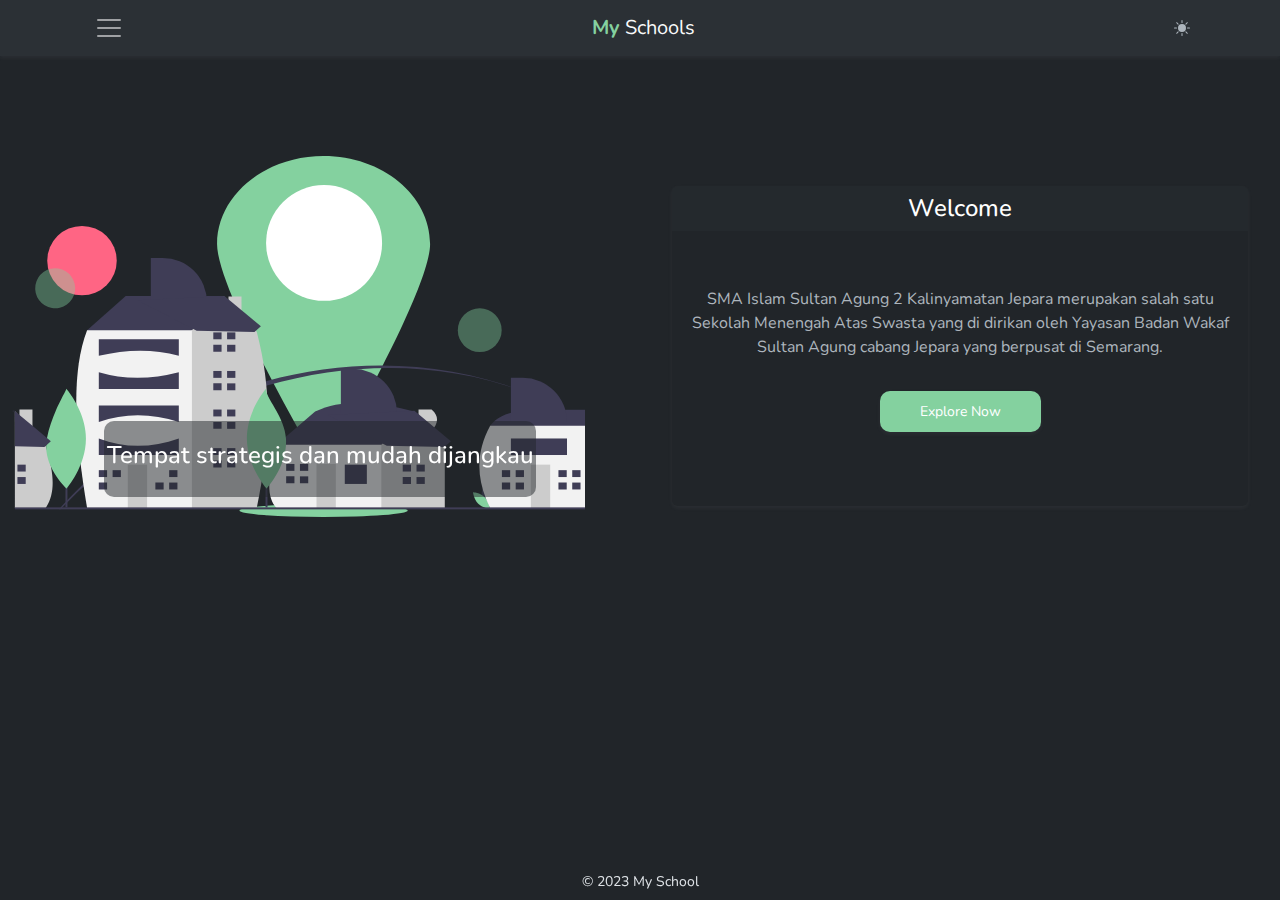
==== index.html @ 71336139 "update" ====
<!doctype html>
<html lang="en" data-bs-theme="dark">

<head>
    <meta charset="utf-8">
    <meta name="viewport" content="width=device-width, initial-scale=1">
    <title>Official My School</title>
    <link rel="stylesheet" href="css/bootstrap-minimized.css">
    <link rel="stylesheet" href="css/style.css">
</head>

<body>
    <!-- Top Navbar  -->
    <nav class="navbar bg-body-tertiary shadow-sm">
        <div class="container">
            <button class="navbar-toggler" type="button" data-bs-toggle="offcanvas" data-bs-target="#offcanvasNavbar"
                aria-controls="offcanvasNavbar">
                <span class="navbar-toggler-icon" data-bs-target="#offcanvasNavbar"></span>
            </button>
            <span class="navbar-brand px-2"><span class="text-main fw-bold">My </span>Schools</span>
            <div class="offcanvas offcanvas-start" data-bs-hideresize="true" tabindex="-1" id="offcanvasNavbar"
                aria-labelledby="offcanvasNavbar">
                <div class="offcanvas-header">
                    <h5 class="offcanvas-title" id="offcanvasLabel">Navigasi <span class="text-main
                         fw-bold">My
                        </span>School
                    </h5>
                    <button type="button" class="btn-close" data-bs-dismiss="offcanvas" aria-label="Close"></button>
                </div>
                <div class="offcanvas-body">
                    <ul class="navbar-nav justify-content-end flex-grow-1">
                        <li>
                            <a class="nav-link active" href="#">
                                <svg xmlns="http://www.w3.org/2000/svg" width="18" height="18" fill="currentColor"
                                    class="bi bi-house align-text-top me-3" viewBox="0 0 16 16">
                                    <path
                                        d="M8.707 1.5a1 1 0 0 0-1.414 0L.646 8.146a.5.5 0 0 0 .708.708L2 8.207V13.5A1.5 1.5 0 0 0 3.5 15h9a1.5 1.5 0 0 0 1.5-1.5V8.207l.646.647a.5.5 0 0 0 .708-.708L13 5.793V2.5a.5.5 0 0 0-.5-.5h-1a.5.5 0 0 0-.5.5v1.293L8.707 1.5ZM13 7.207V13.5a.5.5 0 0 1-.5.5h-9a.5.5 0 0 1-.5-.5V7.207l5-5 5 5Z" />
                                </svg>
                                Home
                            </a>
                        </li>
                        <li>
                            <a class="nav-link" href="#">
                                <svg xmlns="http://www.w3.org/2000/svg" width="18" height="18" fill="currentColor"
                                    class="bi bi-images align-text-top me-3" viewBox="0 0 16 16">
                                    <path d="M4.502 9a1.5 1.5 0 1 0 0-3 1.5 1.5 0 0 0 0 3z" />
                                    <path
                                        d="M14.002 13a2 2 0 0 1-2 2h-10a2 2 0 0 1-2-2V5A2 2 0 0 1 2 3a2 2 0 0 1 2-2h10a2 2 0 0 1 2 2v8a2 2 0 0 1-1.998 2zM14 2H4a1 1 0 0 0-1 1h9.002a2 2 0 0 1 2 2v7A1 1 0 0 0 15 11V3a1 1 0 0 0-1-1zM2.002 4a1 1 0 0 0-1 1v8l2.646-2.354a.5.5 0 0 1 .63-.062l2.66 1.773 3.71-3.71a.5.5 0 0 1 .577-.094l1.777 1.947V5a1 1 0 0 0-1-1h-10z" />
                                </svg>
                                Gallery
                            </a>
                        </li>
                        <li>
                            <a class="nav-link" href="#"><svg xmlns="http://www.w3.org/2000/svg" width="18" height="18"
                                    fill="currentColor" class="bi bi-people-fill align-text-top me-3"
                                    viewBox="0 0 16 16">
                                    <path
                                        d="M7 14s-1 0-1-1 1-4 5-4 5 3 5 4-1 1-1 1H7Zm4-6a3 3 0 1 0 0-6 3 3 0 0 0 0 6Zm-5.784 6A2.238 2.238 0 0 1 5 13c0-1.355.68-2.75 1.936-3.72A6.325 6.325 0 0 0 5 9c-4 0-5 3-5 4s1 1 1 1h4.216ZM4.5 8a2.5 2.5 0 1 0 0-5 2.5 2.5 0 0 0 0 5Z" />
                                </svg>
                                The Big Family
                            </a>
                        </li>
                        <li>
                            <a class="nav-link" href="#">
                                <svg xmlns="http://www.w3.org/2000/svg" width="18" height="18" fill="currentColor"
                                    class="bi bi-newspaper align-text-top me-3" viewBox="0 0 16 16">
                                    <path
                                        d="M0 2.5A1.5 1.5 0 0 1 1.5 1h11A1.5 1.5 0 0 1 14 2.5v10.528c0 .3-.05.654-.238.972h.738a.5.5 0 0 0 .5-.5v-9a.5.5 0 0 1 1 0v9a1.5 1.5 0 0 1-1.5 1.5H1.497A1.497 1.497 0 0 1 0 13.5v-11zM12 14c.37 0 .654-.211.853-.441.092-.106.147-.279.147-.531V2.5a.5.5 0 0 0-.5-.5h-11a.5.5 0 0 0-.5.5v11c0 .278.223.5.497.5H12z" />
                                    <path
                                        d="M2 3h10v2H2V3zm0 3h4v3H2V6zm0 4h4v1H2v-1zm0 2h4v1H2v-1zm5-6h2v1H7V6zm3 0h2v1h-2V6zM7 8h2v1H7V8zm3 0h2v1h-2V8zm-3 2h2v1H7v-1zm3 0h2v1h-2v-1zm-3 2h2v1H7v-1zm3 0h2v1h-2v-1z" />
                                </svg>
                                Blog
                            </a>
                        </li>
                        <li>
                            <a class="nav-link" href="#">
                                <svg xmlns="http://www.w3.org/2000/svg" width="18" height="18" fill="currentColor"
                                    class="bi bi-person-lines-fill align-text-top me-3" viewBox="0 0 16 16">
                                    <path
                                        d="M6 8a3 3 0 1 0 0-6 3 3 0 0 0 0 6zm-5 6s-1 0-1-1 1-4 6-4 6 3 6 4-1 1-1 1H1zM11 3.5a.5.5 0 0 1 .5-.5h4a.5.5 0 0 1 0 1h-4a.5.5 0 0 1-.5-.5zm.5 2.5a.5.5 0 0 0 0 1h4a.5.5 0 0 0 0-1h-4zm2 3a.5.5 0 0 0 0 1h2a.5.5 0 0 0 0-1h-2zm0 3a.5.5 0 0 0 0 1h2a.5.5 0 0 0 0-1h-2z" />
                                </svg>
                                Contact Us
                            </a>
                        </li>
                        <div class="py-4">
                            <h5 class="offcanvas-title" id="offcanvasLabel">Akademik
                            </h5>
                        </div>
                        <li>
                            <a class="nav-link" href="#">
                                <svg xmlns="http://www.w3.org/2000/svg" width="18" height="18" fill="currentColor"
                                    class="bi bi-person-fill-gear align-text-top me-3" viewBox="0 0 16 16">
                                    <path
                                        d="M11 5a3 3 0 1 1-6 0 3 3 0 0 1 6 0Zm-9 8c0 1 1 1 1 1h5.256A4.493 4.493 0 0 1 8 12.5a4.49 4.49 0 0 1 1.544-3.393C9.077 9.038 8.564 9 8 9c-5 0-6 3-6 4Zm9.886-3.54c.18-.613 1.048-.613 1.229 0l.043.148a.64.64 0 0 0 .921.382l.136-.074c.561-.306 1.175.308.87.869l-.075.136a.64.64 0 0 0 .382.92l.149.045c.612.18.612 1.048 0 1.229l-.15.043a.64.64 0 0 0-.38.921l.074.136c.305.561-.309 1.175-.87.87l-.136-.075a.64.64 0 0 0-.92.382l-.045.149c-.18.612-1.048.612-1.229 0l-.043-.15a.64.64 0 0 0-.921-.38l-.136.074c-.561.305-1.175-.309-.87-.87l.075-.136a.64.64 0 0 0-.382-.92l-.148-.045c-.613-.18-.613-1.048 0-1.229l.148-.043a.64.64 0 0 0 .382-.921l-.074-.136c-.306-.561.308-1.175.869-.87l.136.075a.64.64 0 0 0 .92-.382l.045-.148ZM14 12.5a1.5 1.5 0 1 0-3 0 1.5 1.5 0 0 0 3 0Z" />
                                </svg>
                                Portal Siswa
                            </a>
                        </li>
                        <li>
                            <a class="nav-link" href="#">
                                <svg xmlns="http://www.w3.org/2000/svg" width="18" height="18" fill="currentColor"
                                    class="bi bi-person-workspace align-text-top me-3" viewBox="0 0 16 16">
                                    <path
                                        d="M4 16s-1 0-1-1 1-4 5-4 5 3 5 4-1 1-1 1H4Zm4-5.95a2.5 2.5 0 1 0 0-5 2.5 2.5 0 0 0 0 5Z" />
                                    <path
                                        d="M2 1a2 2 0 0 0-2 2v9.5A1.5 1.5 0 0 0 1.5 14h.653a5.373 5.373 0 0 1 1.066-2H1V3a1 1 0 0 1 1-1h12a1 1 0 0 1 1 1v9h-2.219c.554.654.89 1.373 1.066 2h.653a1.5 1.5 0 0 0 1.5-1.5V3a2 2 0 0 0-2-2H2Z" />
                                </svg>
                                Portal PPDB
                            </a>
                        </li>
                    </ul>
                </div>
            </div>
            <div id="toggleTheme" class="i-light mx-2"></div>
        </div>
    </nav>
    <!-- End of Top Navbar -->

    <!-- Main Content -->
    <section id="main">
        <div class="container-fluid">
            <div class="row">
                <div class="col-md-6 text-center">
                    <div id="carouselExampleSlidesOnly" class="carousel slide" data-bs-ride="carousel">
                        <div class="carousel-inner">
                            <div class="carousel-item active">
                                <img src="img/building.svg" class="d-block img-fluid" alt="bangunan sekolah">
                                <div class="carousel-caption bg-dark bg-opacity-50">
                                    <h4>Tempat strategis dan mudah dijangkau</h4>
                                </div>
                            </div>
                            <div class="carousel-item">
                                <img src="img/akreditasi.svg" class="d-block img-fluid" alt="akreditasi sekolah">
                                <div class="carousel-caption bg-dark bg-opacity-50">
                                    <h4>Terakreditasi "A"</h4>
                                </div>
                            </div>
                            <div class="carousel-item">
                                <img src="img/teach.svg" class="d-block img-fluid" alt="pengajaran sekolah">
                                <div class="carousel-caption bg-dark bg-opacity-50">
                                    <h4>Tenaga pengajar yang ahli dan terdidik</h4>
                                </div>
                            </div>
                        </div>
                    </div>
                </div>
                <div class="col-md-6">
                    <div class="card border-0 mt-3 shadow-sm text-center">
                        <div class="card-header border-0 pb-0">
                            <h4>Welcome</h4>
                        </div>
                        <div class="card-body">
                            <p>SMA Islam Sultan Agung 2 Kalinyamatan Jepara merupakan salah satu Sekolah
                                Menengah Atas
                                Swasta yang di dirikan oleh Yayasan Badan Wakaf Sultan Agung cabang Jepara yang
                                berpusat
                                di Semarang.</p>
                            <a href="#" class="mt-3 mBtn shadow-sm">Explore Now</a>
                        </div>
                    </div>
                </div>
            </div>
        </div>
    </section>
    <!-- End of Main Content -->
    <!-- Footer -->
    <footer class="fixed-bottom py-2 mt-3">
        <div class="container">
            <p class="text-secondary-emphasis text-center small mb-0">
                &#169; 2023 My School</a>
            </p>
        </div>
    </footer>
    <!-- End of Footer -->
    <script src="js/bootstrap.bundle.min.js"></script>
    <!-- <script src="js/jquery.min.js"></script> -->
    <script src="js/script.js"></script>
</body>

</html>
---- css/style.css ----
@import "https://fonts.googleapis.com/css2?family=Nunito&display=swap";.i-dark{width:16px;height:16px;background-image:url("data:image/svg+xml,%3Csvg xmlns='http://www.w3.org/2000/svg' fill='%236C757D' class='bi bi-moon-stars-fill' viewBox='0 0 16 16'%3E%3Cpath d='M6 .278a.768.768 0 0 1 .08.858 7.208 7.208 0 0 0-.878 3.46c0 4.021 3.278 7.277 7.318 7.277.527 0 1.04-.055 1.533-.16a.787.787 0 0 1 .81.316.733.733 0 0 1-.031.893A8.349 8.349 0 0 1 8.344 16C3.734 16 0 12.286 0 7.71 0 4.266 2.114 1.312 5.124.06A.752.752 0 0 1 6 .278z' /%3E%3Cpath d='M10.794 3.148a.217.217 0 0 1 .412 0l.387 1.162c.173.518.579.924 1.097 1.097l1.162.387a.217.217 0 0 1 0 .412l-1.162.387a1.734 1.734 0 0 0-1.097 1.097l-.387 1.162a.217.217 0 0 1-.412 0l-.387-1.162A1.734 1.734 0 0 0 9.31 6.593l-1.162-.387a.217.217 0 0 1 0-.412l1.162-.387a1.734 1.734 0 0 0 1.097-1.097l.387-1.162zM13.863.099a.145.145 0 0 1 .274 0l.258.774c.115.346.386.617.732.732l.774.258a.145.145 0 0 1 0 .274l-.774.258a1.156 1.156 0 0 0-.732.732l-.258.774a.145.145 0 0 1-.274 0l-.258-.774a1.156 1.156 0 0 0-.732-.732l-.774-.258a.145.145 0 0 1 0-.274l.774-.258c.346-.115.617-.386.732-.732L13.863.1z' /%3E%3C/svg%3E")}.i-light{width:16px;height:16px;background-image:url("data:image/svg+xml,%3Csvg xmlns='http://www.w3.org/2000/svg' fill='%23ADB5BD' class='bi bi-brightness-high-fill d-none' viewBox='0 0 16 16'%3E%3Cpath d='M12 8a4 4 0 1 1-8 0 4 4 0 0 1 8 0zM8 0a.5.5 0 0 1 .5.5v2a.5.5 0 0 1-1 0v-2A.5.5 0 0 1 8 0zm0 13a.5.5 0 0 1 .5.5v2a.5.5 0 0 1-1 0v-2A.5.5 0 0 1 8 13zm8-5a.5.5 0 0 1-.5.5h-2a.5.5 0 0 1 0-1h2a.5.5 0 0 1 .5.5zM3 8a.5.5 0 0 1-.5.5h-2a.5.5 0 0 1 0-1h2A.5.5 0 0 1 3 8zm10.657-5.657a.5.5 0 0 1 0 .707l-1.414 1.415a.5.5 0 1 1-.707-.708l1.414-1.414a.5.5 0 0 1 .707 0zm-9.193 9.193a.5.5 0 0 1 0 .707L3.05 13.657a.5.5 0 0 1-.707-.707l1.414-1.414a.5.5 0 0 1 .707 0zm9.193 2.121a.5.5 0 0 1-.707 0l-1.414-1.414a.5.5 0 0 1 .707-.707l1.414 1.414a.5.5 0 0 1 0 .707zM4.464 4.465a.5.5 0 0 1-.707 0L2.343 3.05a.5.5 0 1 1 .707-.707l1.414 1.414a.5.5 0 0 1 0 .708z' /%3E%3C/svg%3E")}html,body{overflow-x:hidden!important}body{font-family:"Nunito",sans-serif}.text-main{color:#84d19f}#toggleTheme{cursor:pointer}.mBtn{background:#84d19f;color:#fff;border:none;border-radius:10px;padding:10px 40px;transition:.3s;font-size:14px;display:inline-block;text-decoration:none}.mBtn:hover{background:#6fae85}.navbar-toggler,.navbar-toggler:focus,.navbar-toggler:active,.navbar-toggler-icon:focus{outline:none;border:none;box-shadow:none}#offcanvasNavbar{width:300px;transition:all ease .5s}.nav-link{padding-top:8px;padding-bottom:8px;margin-top:7px;margin-bottom:7px}.nav-link:hover,.nav-link.active,.nav-link:active{color:#84d19f!important;border-left:2px solid #84d19f;border-width:3px;padding-left:15px;transition:all ease .2s}section{padding-top:100px}.carousel-caption{border-radius:10px}#main .card{margin-top:30px!important;margin-right:20px;margin-left:20px;height:20rem}#main .card-body p{margin-top:40px!important}@media (max-width: 768px){html,body{overflow-x:hidden!important}.navbar-brand,h4,h5{font-size:medium}#offcanvasNavbar{width:80%}.nav-link{font-size:small;padding-top:10px;padding-bottom:10px}p,#main .card-body a{font-size:small}section{padding-top:40px!important}#carouselExampleSlidesOnly img{height:100%}#main .card{height:95%}#main .card-body p{margin-top:0!important;padding-top:10px}#main .card-body a{margin-top:15px!important}footer p{font-size:12px!important}}
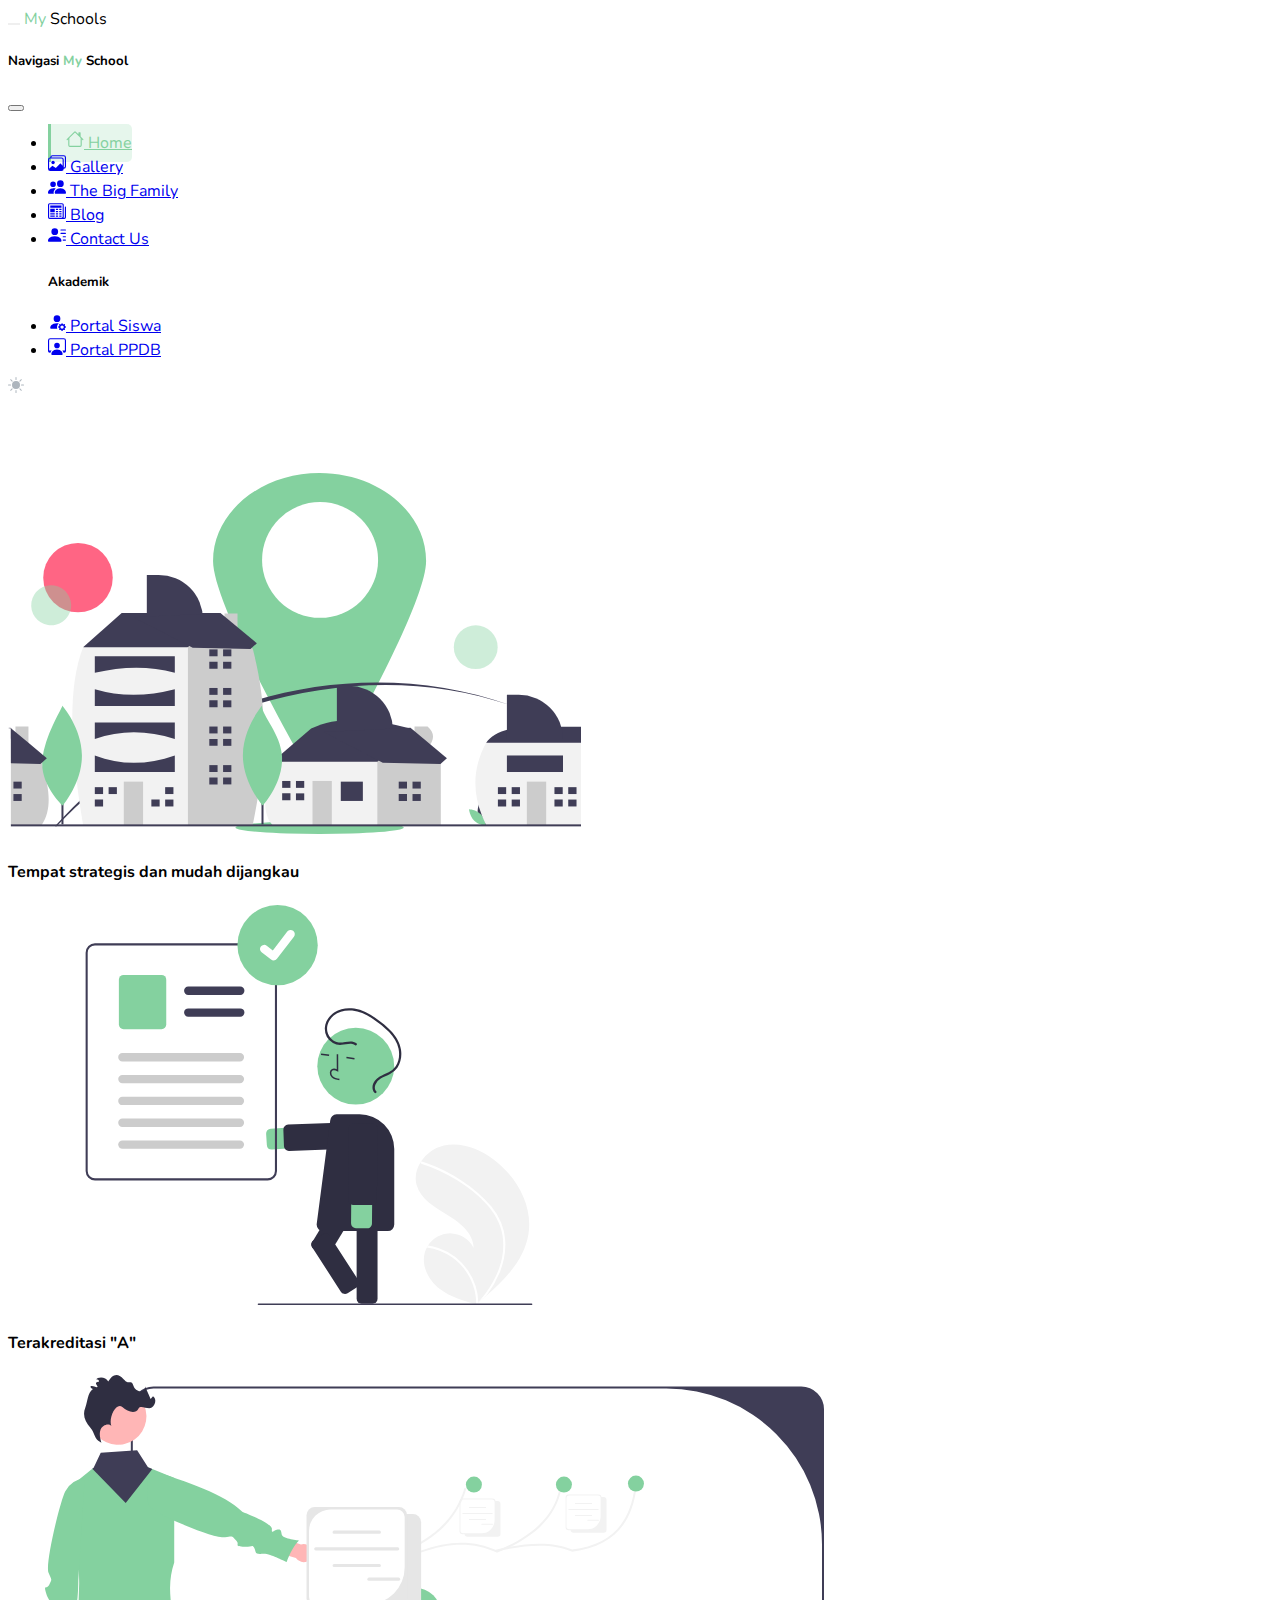
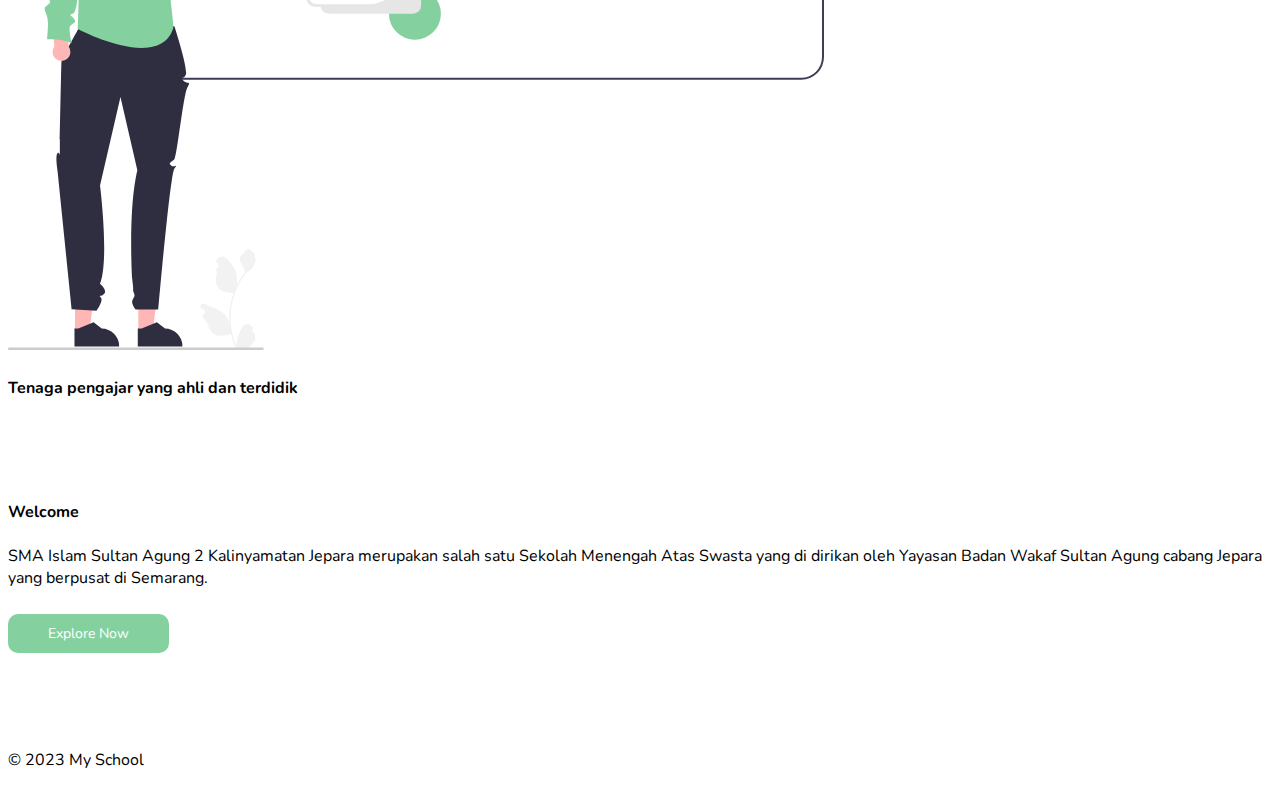
==== commit fb59821e: "update" ====
--- a/index.html
+++ b/index.html
@@ -5,8 +5,8 @@
     <meta charset="utf-8">
     <meta name="viewport" content="width=device-width, initial-scale=1">
     <title>Official My School</title>
-    <link rel="stylesheet" href="css/bootstrap-minimized.css">
-    <link rel="stylesheet" href="css/style.css">
+    <link rel="stylesheet" href="/css/bootstrap.min.css">
+    <link rel="stylesheet" href="/css/style.css">
 </head>
 
 <body>
@@ -124,19 +124,19 @@
                     <div id="carouselExampleSlidesOnly" class="carousel slide" data-bs-ride="carousel">
                         <div class="carousel-inner">
                             <div class="carousel-item active">
-                                <img src="img/building.svg" class="d-block img-fluid" alt="bangunan sekolah">
+                                <img src="/img/building.svg" class="d-block img-fluid" alt="bangunan sekolah">
                                 <div class="carousel-caption bg-dark bg-opacity-50">
                                     <h4>Tempat strategis dan mudah dijangkau</h4>
                                 </div>
                             </div>
                             <div class="carousel-item">
-                                <img src="img/akreditasi.svg" class="d-block img-fluid" alt="akreditasi sekolah">
+                                <img src="/img/akreditasi.svg" class="d-block img-fluid" alt="akreditasi sekolah">
                                 <div class="carousel-caption bg-dark bg-opacity-50">
                                     <h4>Terakreditasi "A"</h4>
                                 </div>
                             </div>
                             <div class="carousel-item">
-                                <img src="img/teach.svg" class="d-block img-fluid" alt="pengajaran sekolah">
+                                <img src="/img/teach.svg" class="d-block img-fluid" alt="pengajaran sekolah">
                                 <div class="carousel-caption bg-dark bg-opacity-50">
                                     <h4>Tenaga pengajar yang ahli dan terdidik</h4>
                                 </div>
@@ -145,7 +145,8 @@
                     </div>
                 </div>
                 <div class="col-md-6">
-                    <div class="card border-0 mt-3 shadow-sm text-center">
+                    <div id="upframe" class="card border-0"></div>
+                    <div id="maincard" class="card border-0 mt-1 mb-1 shadow-sm text-center">
                         <div class="card-header border-0 pb-0">
                             <h4>Welcome</h4>
                         </div>
@@ -155,9 +156,10 @@
                                 Swasta yang di dirikan oleh Yayasan Badan Wakaf Sultan Agung cabang Jepara yang
                                 berpusat
                                 di Semarang.</p>
-                            <a href="#" class="mt-3 mBtn shadow-sm">Explore Now</a>
+                            <a href="#" class="mBtn shadow-sm">Explore Now</a>
                         </div>
                     </div>
+                    <div id="bottomframe" class="card border-0"></div>
                 </div>
             </div>
         </div>
@@ -172,9 +174,9 @@
         </div>
     </footer>
     <!-- End of Footer -->
-    <script src="js/bootstrap.bundle.min.js"></script>
-    <!-- <script src="js/jquery.min.js"></script> -->
-    <script src="js/script.js"></script>
+    <script src="/js/bootstrap.bundle.min.js"></script>
+    <!-- <script src="/js/jquery.min.js"></script> -->
+    <script src="/js/script.js"></script>
 </body>
 
 </html>--- a/css/style.css
+++ b/css/style.css
@@ -1 +1 @@
-@import "https://fonts.googleapis.com/css2?family=Nunito&display=swap";.i-dark{width:16px;height:16px;background-image:url("data:image/svg+xml,%3Csvg xmlns='http://www.w3.org/2000/svg' fill='%236C757D' class='bi bi-moon-stars-fill' viewBox='0 0 16 16'%3E%3Cpath d='M6 .278a.768.768 0 0 1 .08.858 7.208 7.208 0 0 0-.878 3.46c0 4.021 3.278 7.277 7.318 7.277.527 0 1.04-.055 1.533-.16a.787.787 0 0 1 .81.316.733.733 0 0 1-.031.893A8.349 8.349 0 0 1 8.344 16C3.734 16 0 12.286 0 7.71 0 4.266 2.114 1.312 5.124.06A.752.752 0 0 1 6 .278z' /%3E%3Cpath d='M10.794 3.148a.217.217 0 0 1 .412 0l.387 1.162c.173.518.579.924 1.097 1.097l1.162.387a.217.217 0 0 1 0 .412l-1.162.387a1.734 1.734 0 0 0-1.097 1.097l-.387 1.162a.217.217 0 0 1-.412 0l-.387-1.162A1.734 1.734 0 0 0 9.31 6.593l-1.162-.387a.217.217 0 0 1 0-.412l1.162-.387a1.734 1.734 0 0 0 1.097-1.097l.387-1.162zM13.863.099a.145.145 0 0 1 .274 0l.258.774c.115.346.386.617.732.732l.774.258a.145.145 0 0 1 0 .274l-.774.258a1.156 1.156 0 0 0-.732.732l-.258.774a.145.145 0 0 1-.274 0l-.258-.774a1.156 1.156 0 0 0-.732-.732l-.774-.258a.145.145 0 0 1 0-.274l.774-.258c.346-.115.617-.386.732-.732L13.863.1z' /%3E%3C/svg%3E")}.i-light{width:16px;height:16px;background-image:url("data:image/svg+xml,%3Csvg xmlns='http://www.w3.org/2000/svg' fill='%23ADB5BD' class='bi bi-brightness-high-fill d-none' viewBox='0 0 16 16'%3E%3Cpath d='M12 8a4 4 0 1 1-8 0 4 4 0 0 1 8 0zM8 0a.5.5 0 0 1 .5.5v2a.5.5 0 0 1-1 0v-2A.5.5 0 0 1 8 0zm0 13a.5.5 0 0 1 .5.5v2a.5.5 0 0 1-1 0v-2A.5.5 0 0 1 8 13zm8-5a.5.5 0 0 1-.5.5h-2a.5.5 0 0 1 0-1h2a.5.5 0 0 1 .5.5zM3 8a.5.5 0 0 1-.5.5h-2a.5.5 0 0 1 0-1h2A.5.5 0 0 1 3 8zm10.657-5.657a.5.5 0 0 1 0 .707l-1.414 1.415a.5.5 0 1 1-.707-.708l1.414-1.414a.5.5 0 0 1 .707 0zm-9.193 9.193a.5.5 0 0 1 0 .707L3.05 13.657a.5.5 0 0 1-.707-.707l1.414-1.414a.5.5 0 0 1 .707 0zm9.193 2.121a.5.5 0 0 1-.707 0l-1.414-1.414a.5.5 0 0 1 .707-.707l1.414 1.414a.5.5 0 0 1 0 .707zM4.464 4.465a.5.5 0 0 1-.707 0L2.343 3.05a.5.5 0 1 1 .707-.707l1.414 1.414a.5.5 0 0 1 0 .708z' /%3E%3C/svg%3E")}html,body{overflow-x:hidden!important}body{font-family:"Nunito",sans-serif}.text-main{color:#84d19f}#toggleTheme{cursor:pointer}.mBtn{background:#84d19f;color:#fff;border:none;border-radius:10px;padding:10px 40px;transition:.3s;font-size:14px;display:inline-block;text-decoration:none}.mBtn:hover{background:#6fae85}.navbar-toggler,.navbar-toggler:focus,.navbar-toggler:active,.navbar-toggler-icon:focus{outline:none;border:none;box-shadow:none}#offcanvasNavbar{width:300px;transition:all ease .5s}.nav-link{padding-top:8px;padding-bottom:8px;margin-top:7px;margin-bottom:7px}.nav-link:hover,.nav-link.active,.nav-link:active{color:#84d19f!important;border-left:2px solid #84d19f;border-width:3px;padding-left:15px;transition:all ease .2s}section{padding-top:100px}.carousel-caption{border-radius:10px}#main .card{margin-top:30px!important;margin-right:20px;margin-left:20px;height:20rem}#main .card-body p{margin-top:40px!important}@media (max-width: 768px){html,body{overflow-x:hidden!important}.navbar-brand,h4,h5{font-size:medium}#offcanvasNavbar{width:80%}.nav-link{font-size:small;padding-top:10px;padding-bottom:10px}p,#main .card-body a{font-size:small}section{padding-top:40px!important}#carouselExampleSlidesOnly img{height:100%}#main .card{height:95%}#main .card-body p{margin-top:0!important;padding-top:10px}#main .card-body a{margin-top:15px!important}footer p{font-size:12px!important}}+@import "https://fonts.googleapis.com/css2?family=Nunito&display=swap";.i-dark{width:16px;height:16px;background-image:url("data:image/svg+xml,%3Csvg xmlns='http://www.w3.org/2000/svg' fill='%236C757D' class='bi bi-moon-stars-fill' viewBox='0 0 16 16'%3E%3Cpath d='M6 .278a.768.768 0 0 1 .08.858 7.208 7.208 0 0 0-.878 3.46c0 4.021 3.278 7.277 7.318 7.277.527 0 1.04-.055 1.533-.16a.787.787 0 0 1 .81.316.733.733 0 0 1-.031.893A8.349 8.349 0 0 1 8.344 16C3.734 16 0 12.286 0 7.71 0 4.266 2.114 1.312 5.124.06A.752.752 0 0 1 6 .278z' /%3E%3Cpath d='M10.794 3.148a.217.217 0 0 1 .412 0l.387 1.162c.173.518.579.924 1.097 1.097l1.162.387a.217.217 0 0 1 0 .412l-1.162.387a1.734 1.734 0 0 0-1.097 1.097l-.387 1.162a.217.217 0 0 1-.412 0l-.387-1.162A1.734 1.734 0 0 0 9.31 6.593l-1.162-.387a.217.217 0 0 1 0-.412l1.162-.387a1.734 1.734 0 0 0 1.097-1.097l.387-1.162zM13.863.099a.145.145 0 0 1 .274 0l.258.774c.115.346.386.617.732.732l.774.258a.145.145 0 0 1 0 .274l-.774.258a1.156 1.156 0 0 0-.732.732l-.258.774a.145.145 0 0 1-.274 0l-.258-.774a1.156 1.156 0 0 0-.732-.732l-.774-.258a.145.145 0 0 1 0-.274l.774-.258c.346-.115.617-.386.732-.732L13.863.1z' /%3E%3C/svg%3E")}.i-light{width:16px;height:16px;background-image:url("data:image/svg+xml,%3Csvg xmlns='http://www.w3.org/2000/svg' fill='%23ADB5BD' class='bi bi-brightness-high-fill d-none' viewBox='0 0 16 16'%3E%3Cpath d='M12 8a4 4 0 1 1-8 0 4 4 0 0 1 8 0zM8 0a.5.5 0 0 1 .5.5v2a.5.5 0 0 1-1 0v-2A.5.5 0 0 1 8 0zm0 13a.5.5 0 0 1 .5.5v2a.5.5 0 0 1-1 0v-2A.5.5 0 0 1 8 13zm8-5a.5.5 0 0 1-.5.5h-2a.5.5 0 0 1 0-1h2a.5.5 0 0 1 .5.5zM3 8a.5.5 0 0 1-.5.5h-2a.5.5 0 0 1 0-1h2A.5.5 0 0 1 3 8zm10.657-5.657a.5.5 0 0 1 0 .707l-1.414 1.415a.5.5 0 1 1-.707-.708l1.414-1.414a.5.5 0 0 1 .707 0zm-9.193 9.193a.5.5 0 0 1 0 .707L3.05 13.657a.5.5 0 0 1-.707-.707l1.414-1.414a.5.5 0 0 1 .707 0zm9.193 2.121a.5.5 0 0 1-.707 0l-1.414-1.414a.5.5 0 0 1 .707-.707l1.414 1.414a.5.5 0 0 1 0 .707zM4.464 4.465a.5.5 0 0 1-.707 0L2.343 3.05a.5.5 0 1 1 .707-.707l1.414 1.414a.5.5 0 0 1 0 .708z' /%3E%3C/svg%3E")}html{overflow-x:hidden!important}body{font-family:"Nunito",sans-serif}.text-main{color:#84d19f}#toggleTheme{cursor:pointer}.mBtn{background:#84d19f;color:#fff;border:none;border-radius:10px;padding:10px 40px;transition:.3s;font-size:14px;display:inline-block;text-decoration:none}.mBtn:hover{background:#6fae85}.navbar-toggler,.navbar-toggler:focus,.navbar-toggler:active,.navbar-toggler-icon:focus{outline:none;border:none;box-shadow:none}#offcanvasNavbar{width:300px;transition:all ease .5s}.nav-link{padding-top:8px;padding-bottom:8px;margin-top:7px;margin-bottom:7px}.nav-link:hover,.nav-link.active,.nav-link:active{color:#84d19f!important;background-color:#84d19f33;border-top-right-radius:5px;border-bottom-right-radius:5px;border-left:2px solid #84d19f;border-width:3px;padding-left:15px;transition:all ease .2s}section{padding-top:80px}.carousel-caption{border-radius:10px}#upframe{color:#84d19f;background-image:url(/img/upframe.svg);background-repeat:no-repeat;background-position:center;background-size:auto;height:60px}#bottomframe{color:#84d19f;background-image:url(/img/bottomframe.svg);background-repeat:no-repeat;background-position:center;background-size:auto;height:60px}.carousel-item{transition:transform 2s ease-in-out}.carousel-fade .active.carousel-item-start,.carousel-fade .active.carousel-item-end{transition:opacity 0 2s}#main .card-body p{margin-top:20px!important;margin-bottom:20px!important}#main .card-body a{margin-top:5px!important;margin-bottom:20px!important}@media (max-width: 768px){.navbar-brand,h4,h5{font-size:medium}#offcanvasNavbar{width:80%}.nav-link{font-size:small;padding-top:10px;padding-bottom:10px}section{padding-top:20px!important}.carousel-item{height:250px;overflow:hidden;width:100%}.carousel-item img{width:100%}p,#main .card-body a{font-size:small}#main .card-body p{margin-top:5px!important;margin-bottom:5px!important}#main #maincard{margin-top:0!important;height:65%}#upframe{margin-top:20px}#upframe,#bottomframe{height:30px}footer p{font-size:12px!important}}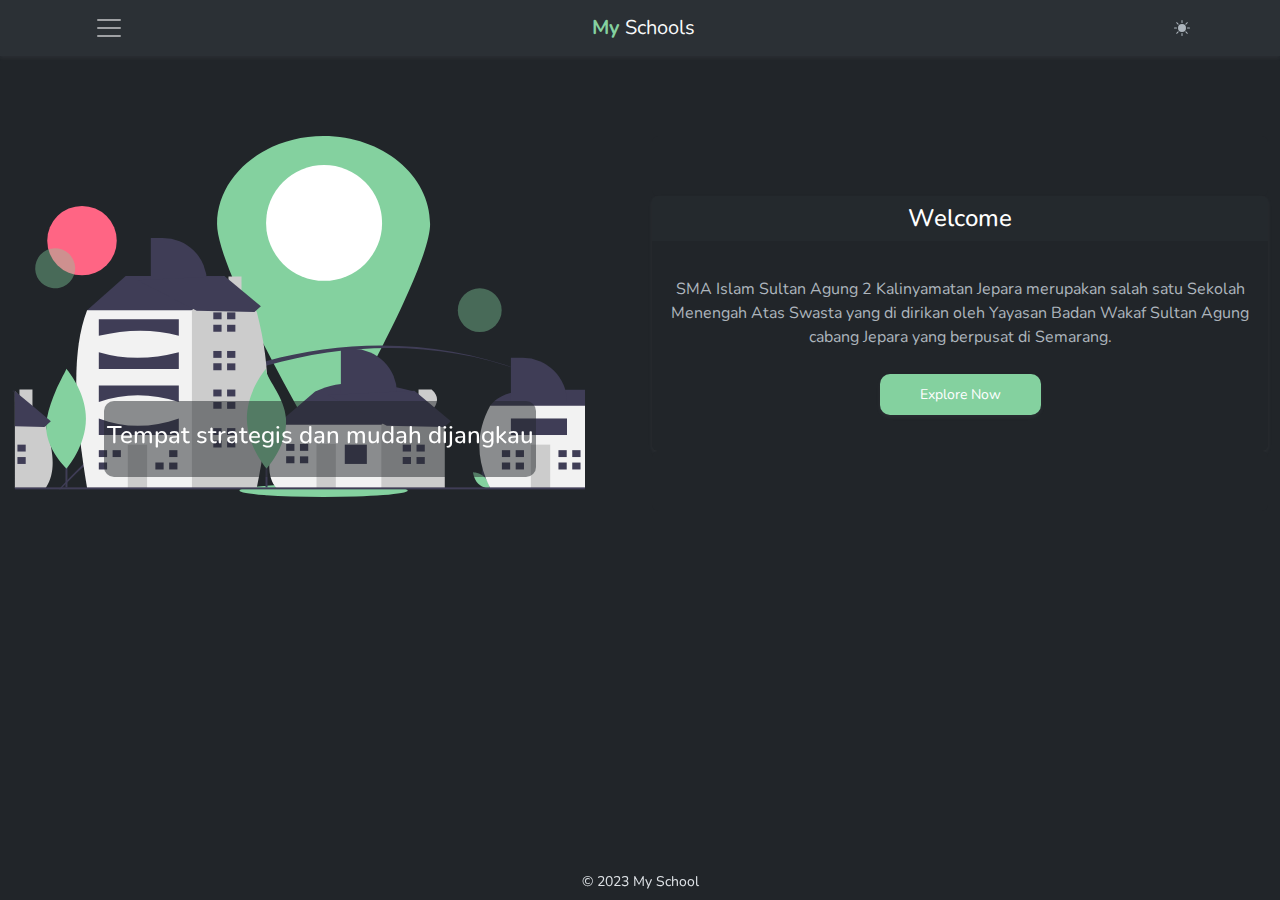
==== commit d1391742: "update" ====
--- a/index.html
+++ b/index.html
@@ -5,8 +5,8 @@
     <meta charset="utf-8">
     <meta name="viewport" content="width=device-width, initial-scale=1">
     <title>Official My School</title>
-    <link rel="stylesheet" href="/css/bootstrap.min.css">
-    <link rel="stylesheet" href="/css/style.css">
+    <link rel="stylesheet" href="css/bootstrap-minimized.css">
+    <link rel="stylesheet" href="css/style.css">
 </head>
 
 <body>
@@ -124,19 +124,19 @@
                     <div id="carouselExampleSlidesOnly" class="carousel slide" data-bs-ride="carousel">
                         <div class="carousel-inner">
                             <div class="carousel-item active">
-                                <img src="/img/building.svg" class="d-block img-fluid" alt="bangunan sekolah">
+                                <img src="img/building.svg" class="d-block img-fluid" alt="bangunan sekolah">
                                 <div class="carousel-caption bg-dark bg-opacity-50">
                                     <h4>Tempat strategis dan mudah dijangkau</h4>
                                 </div>
                             </div>
                             <div class="carousel-item">
-                                <img src="/img/akreditasi.svg" class="d-block img-fluid" alt="akreditasi sekolah">
+                                <img src="img/akreditasi.svg" class="d-block img-fluid" alt="akreditasi sekolah">
                                 <div class="carousel-caption bg-dark bg-opacity-50">
                                     <h4>Terakreditasi "A"</h4>
                                 </div>
                             </div>
                             <div class="carousel-item">
-                                <img src="/img/teach.svg" class="d-block img-fluid" alt="pengajaran sekolah">
+                                <img src="img/teach.svg" class="d-block img-fluid" alt="pengajaran sekolah">
                                 <div class="carousel-caption bg-dark bg-opacity-50">
                                     <h4>Tenaga pengajar yang ahli dan terdidik</h4>
                                 </div>
@@ -174,9 +174,9 @@
         </div>
     </footer>
     <!-- End of Footer -->
-    <script src="/js/bootstrap.bundle.min.js"></script>
+    <script src="js/bootstrap.bundle.min.js"></script>
     <!-- <script src="/js/jquery.min.js"></script> -->
-    <script src="/js/script.js"></script>
+    <script src="js/script.js"></script>
 </body>
 
 </html>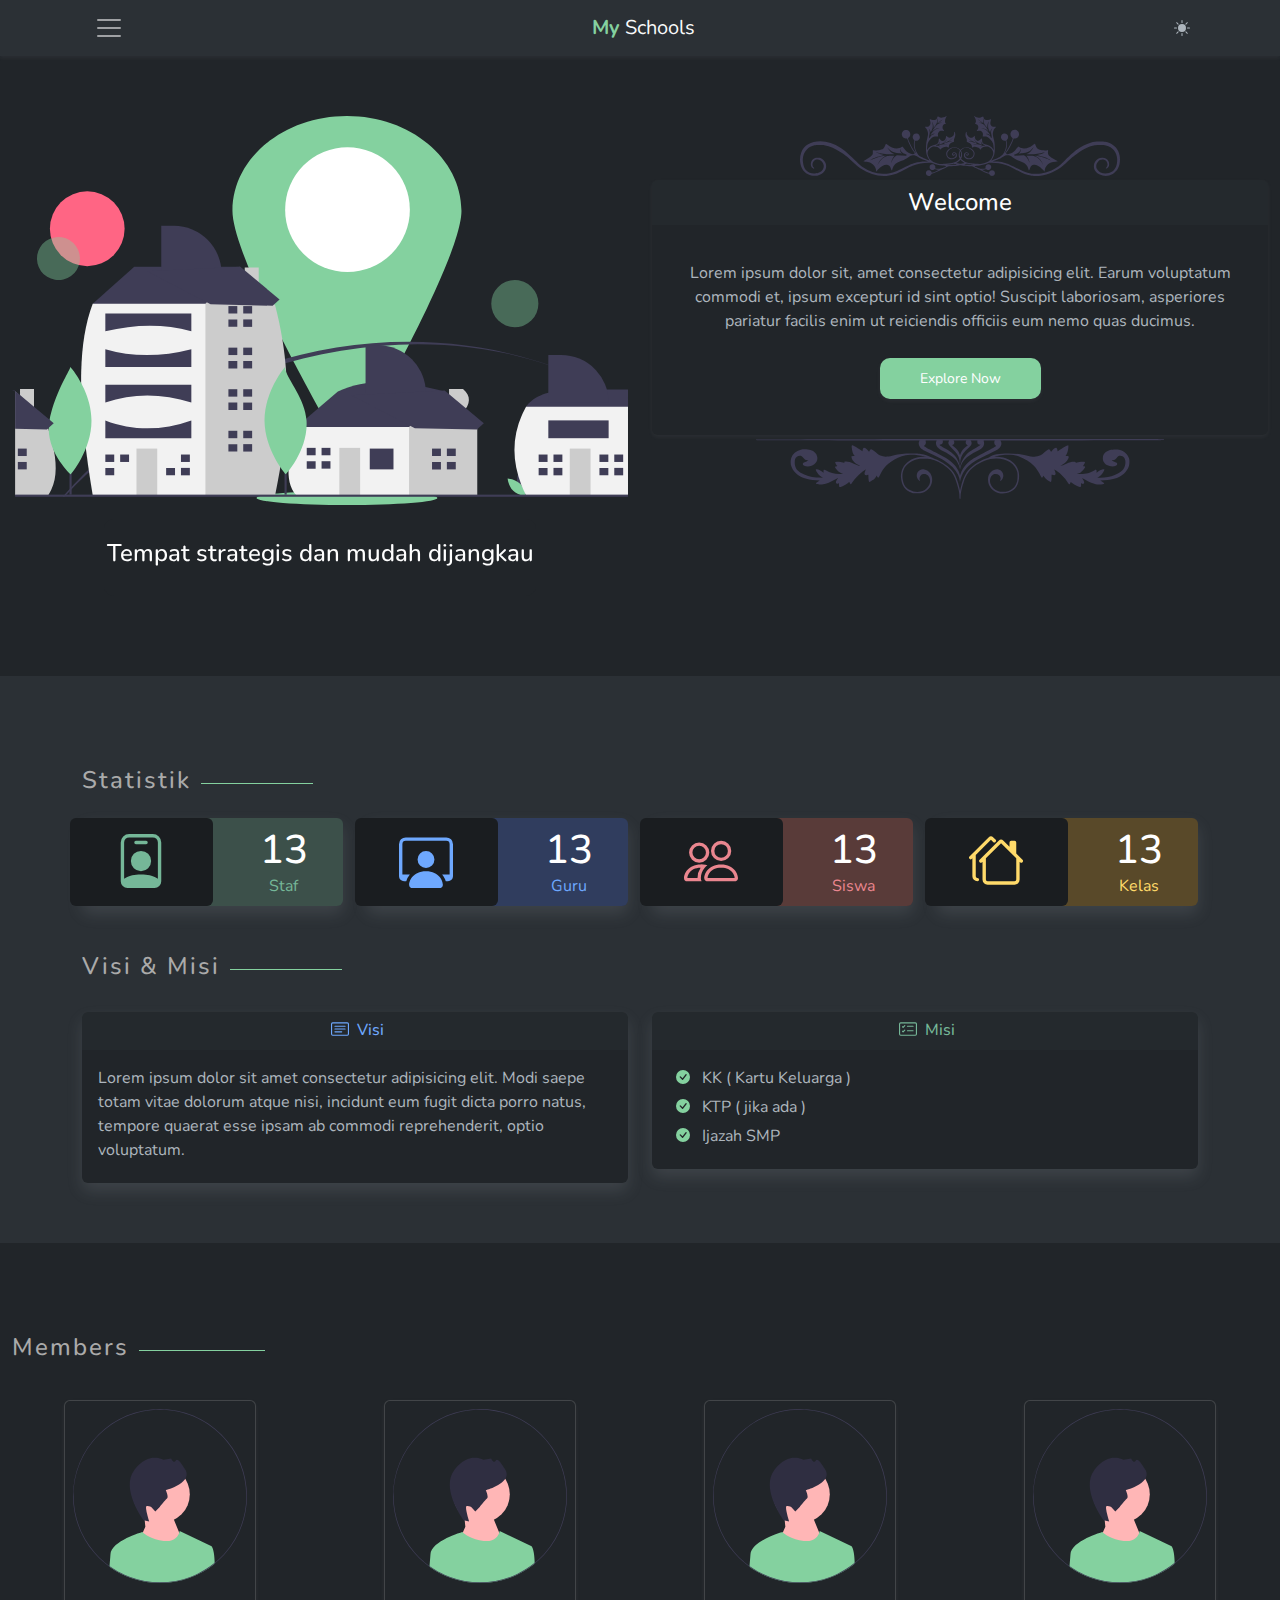
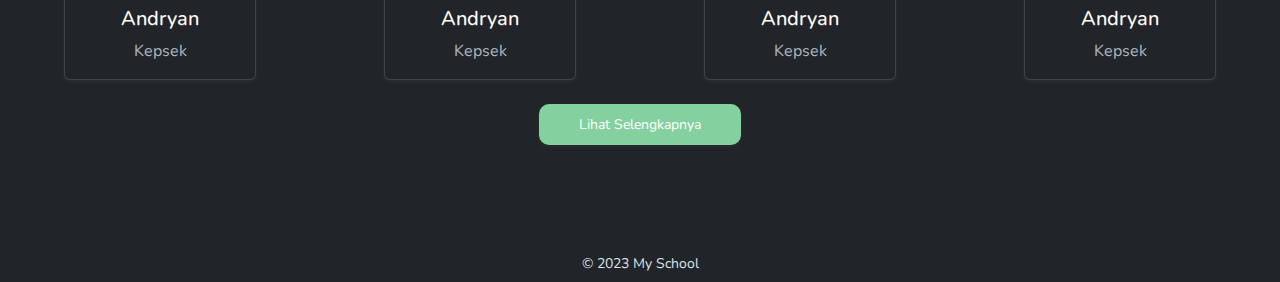
==== commit 3da765ed: "update" ====
--- a/index.html
+++ b/index.html
@@ -151,12 +151,10 @@
                             <h4>Welcome</h4>
                         </div>
                         <div class="card-body">
-                            <p>SMA Islam Sultan Agung 2 Kalinyamatan Jepara merupakan salah satu Sekolah
-                                Menengah Atas
-                                Swasta yang di dirikan oleh Yayasan Badan Wakaf Sultan Agung cabang Jepara yang
-                                berpusat
-                                di Semarang.</p>
-                            <a href="#" class="mBtn shadow-sm">Explore Now</a>
+                            <p>Lorem ipsum dolor sit, amet consectetur adipisicing elit. Earum voluptatum commodi et,
+                                ipsum excepturi id sint optio! Suscipit laboriosam, asperiores pariatur facilis enim ut
+                                reiciendis officiis eum nemo quas ducimus.</p>
+                            <a href="#" class="mBtn shadow-sm bounce">Explore Now</a>
                         </div>
                     </div>
                     <div id="bottomframe" class="card border-0"></div>
@@ -165,8 +163,217 @@
         </div>
     </section>
     <!-- End of Main Content -->
+    <!-- count & visimisi -->
+    <section id="cvisi" class="bg-body-tertiary">
+        <div class="container">
+            <div class="row">
+                <div class="s-title">
+                    <h4>Statistik</h4>
+                </div>
+            </div>
+            <div class="row row-cols-2">
+                <div class="col-md-3">
+                    <div class="card border-0 mb-3 shadow bg-main">
+                        <div class="row text-center">
+                            <div class="col-md-6 py-3 rounded-2 bg-dark-subtle text-success-emphasis">
+                                <svg xmlns="http://www.w3.org/2000/svg" width="54" height="54" fill="currentColor"
+                                    class="bi bi-person-badge" viewBox="0 0 16 16">
+                                    <path
+                                        d="M6.5 2a.5.5 0 0 0 0 1h3a.5.5 0 0 0 0-1h-3zM11 8a3 3 0 1 1-6 0 3 3 0 0 1 6 0z" />
+                                    <path
+                                        d="M4.5 0A2.5 2.5 0 0 0 2 2.5V14a2 2 0 0 0 2 2h8a2 2 0 0 0 2-2V2.5A2.5 2.5 0 0 0 11.5 0h-7zM3 2.5A1.5 1.5 0 0 1 4.5 1h7A1.5 1.5 0 0 1 13 2.5v10.795a4.2 4.2 0 0 0-.776-.492C11.392 12.387 10.063 12 8 12s-3.392.387-4.224.803a4.2 4.2 0 0 0-.776.492V2.5z" />
+                                </svg>
+                            </div>
+                            <div class="col-md-6 my-2 text-success-emphasis">
+                                <h1 class="mb-0">13</h1>
+                                <p class="mb-0">Staf</p>
+                            </div>
+                        </div>
+                    </div>
+                </div>
+                <div class="col-md-3">
+                    <div class="card border-0 mb-3 shadow bg-primary-subtlen ">
+                        <div class="row text-center">
+                            <div class="col-md-6 py-3 rounded-2 text-primary-emphasis bg-dark-subtle">
+                                <svg xmlns="http://www.w3.org/2000/svg" width="54" height="54" fill="currentColor"
+                                    class="bi bi-person-workspace" viewBox="0 0 16 16">
+                                    <path
+                                        d="M4 16s-1 0-1-1 1-4 5-4 5 3 5 4-1 1-1 1H4Zm4-5.95a2.5 2.5 0 1 0 0-5 2.5 2.5 0 0 0 0 5Z" />
+                                    <path
+                                        d="M2 1a2 2 0 0 0-2 2v9.5A1.5 1.5 0 0 0 1.5 14h.653a5.373 5.373 0 0 1 1.066-2H1V3a1 1 0 0 1 1-1h12a1 1 0 0 1 1 1v9h-2.219c.554.654.89 1.373 1.066 2h.653a1.5 1.5 0 0 0 1.5-1.5V3a2 2 0 0 0-2-2H2Z" />
+                                </svg>
+                            </div>
+                            <div class="col-md-6 my-2 text-primary-emphasis">
+                                <h1 class="mb-0">13</h1>
+                                <p class="mb-0">Guru</p>
+                            </div>
+                        </div>
+                    </div>
+                </div>
+                <div class="col-md-3">
+                    <div class="card border-0 mb-3 shadow bg-danger-subtlen">
+                        <div class="row text-center">
+                            <div class="col-md-6 py-3 rounded-2 text-danger-emphasis bg-dark-subtle">
+                                <svg xmlns="http://www.w3.org/2000/svg" width="54" height="54" fill="currentColor"
+                                    class="bi bi-people" viewBox="0 0 16 16">
+                                    <path
+                                        d="M15 14s1 0 1-1-1-4-5-4-5 3-5 4 1 1 1 1h8Zm-7.978-1A.261.261 0 0 1 7 12.996c.001-.264.167-1.03.76-1.72C8.312 10.629 9.282 10 11 10c1.717 0 2.687.63 3.24 1.276.593.69.758 1.457.76 1.72l-.008.002a.274.274 0 0 1-.014.002H7.022ZM11 7a2 2 0 1 0 0-4 2 2 0 0 0 0 4Zm3-2a3 3 0 1 1-6 0 3 3 0 0 1 6 0ZM6.936 9.28a5.88 5.88 0 0 0-1.23-.247A7.35 7.35 0 0 0 5 9c-4 0-5 3-5 4 0 .667.333 1 1 1h4.216A2.238 2.238 0 0 1 5 13c0-1.01.377-2.042 1.09-2.904.243-.294.526-.569.846-.816ZM4.92 10A5.493 5.493 0 0 0 4 13H1c0-.26.164-1.03.76-1.724.545-.636 1.492-1.256 3.16-1.275ZM1.5 5.5a3 3 0 1 1 6 0 3 3 0 0 1-6 0Zm3-2a2 2 0 1 0 0 4 2 2 0 0 0 0-4Z" />
+                                </svg>
+                            </div>
+                            <div class="col-md-6 my-2 text-danger-emphasis">
+                                <h1 class="mb-0">13</h1>
+                                <p class="mb-0">Siswa</p>
+                            </div>
+                        </div>
+                    </div>
+                </div>
+                <div class="col-md-3">
+                    <div class="card border-0 mb-3 shadow bg-warning-subtlen">
+                        <div class="row text-center">
+                            <div class="col-md-6 py-3 rounded-2 text-warning-emphasis bg-dark-subtle">
+                                <svg xmlns="http://www.w3.org/2000/svg" width="54" height="54" fill="currentColor"
+                                    class="bi bi-houses" viewBox="0 0 16 16">
+                                    <path
+                                        d="M5.793 1a1 1 0 0 1 1.414 0l.647.646a.5.5 0 1 1-.708.708L6.5 1.707 2 6.207V12.5a.5.5 0 0 0 .5.5.5.5 0 0 1 0 1A1.5 1.5 0 0 1 1 12.5V7.207l-.146.147a.5.5 0 0 1-.708-.708L5.793 1Zm3 1a1 1 0 0 1 1.414 0L12 3.793V2.5a.5.5 0 0 1 .5-.5h1a.5.5 0 0 1 .5.5v3.293l1.854 1.853a.5.5 0 0 1-.708.708L15 8.207V13.5a1.5 1.5 0 0 1-1.5 1.5h-8A1.5 1.5 0 0 1 4 13.5V8.207l-.146.147a.5.5 0 1 1-.708-.708L8.793 2Zm.707.707L5 7.207V13.5a.5.5 0 0 0 .5.5h8a.5.5 0 0 0 .5-.5V7.207l-4.5-4.5Z" />
+                                </svg>
+                            </div>
+                            <div class="col-md-6 my-2 text-warning-emphasis">
+                                <h1 class="mb-0">13</h1>
+                                <p class="mb-0">Kelas</p>
+                            </div>
+                        </div>
+                    </div>
+                </div>
+            </div>
+            <div id="visimisi" class="row">
+                <div class="s-title">
+                    <h4>Visi & Misi</h4>
+                </div>
+                <div class="col-md-6">
+                    <div class="card border-0 shadow mt-2">
+                        <div class="card-header pb-0 border-0 text-center">
+                            <h6 class="text-primary-emphasis">
+                                <svg xmlns="http://www.w3.org/2000/svg" width="18" height="18" fill="currentColor"
+                                    class="bi bi-card-text mb-1 mx-1" viewBox="0 0 16 16">
+                                    <path
+                                        d="M14.5 3a.5.5 0 0 1 .5.5v9a.5.5 0 0 1-.5.5h-13a.5.5 0 0 1-.5-.5v-9a.5.5 0 0 1 .5-.5h13zm-13-1A1.5 1.5 0 0 0 0 3.5v9A1.5 1.5 0 0 0 1.5 14h13a1.5 1.5 0 0 0 1.5-1.5v-9A1.5 1.5 0 0 0 14.5 2h-13z" />
+                                    <path
+                                        d="M3 5.5a.5.5 0 0 1 .5-.5h9a.5.5 0 0 1 0 1h-9a.5.5 0 0 1-.5-.5zM3 8a.5.5 0 0 1 .5-.5h9a.5.5 0 0 1 0 1h-9A.5.5 0 0 1 3 8zm0 2.5a.5.5 0 0 1 .5-.5h6a.5.5 0 0 1 0 1h-6a.5.5 0 0 1-.5-.5z" />
+                                </svg>
+                                Visi
+                            </h6>
+                        </div>
+                        <div class="card-body">
+                            <p>Lorem ipsum dolor sit amet consectetur adipisicing elit. Modi saepe totam vitae dolorum
+                                atque nisi, incidunt eum fugit dicta porro natus, tempore quaerat esse ipsam ab commodi
+                                reprehenderit, optio voluptatum.</p>
+                        </div>
+                    </div>
+                </div>
+                <div class="col-md-6">
+                    <div class="card border-0 shadow mt-2">
+                        <div class="card-header pb-0 border-0 text-center">
+                            <h6 class="text-success-emphasis">
+                                <svg xmlns="http://www.w3.org/2000/svg" width="18" height="18" fill="currentColor"
+                                    class="bi bi-card-checklist mb-1 mx-1" viewBox="0 0 16 16">
+                                    <path
+                                        d="M14.5 3a.5.5 0 0 1 .5.5v9a.5.5 0 0 1-.5.5h-13a.5.5 0 0 1-.5-.5v-9a.5.5 0 0 1 .5-.5h13zm-13-1A1.5 1.5 0 0 0 0 3.5v9A1.5 1.5 0 0 0 1.5 14h13a1.5 1.5 0 0 0 1.5-1.5v-9A1.5 1.5 0 0 0 14.5 2h-13z" />
+                                    <path
+                                        d="M7 5.5a.5.5 0 0 1 .5-.5h5a.5.5 0 0 1 0 1h-5a.5.5 0 0 1-.5-.5zm-1.496-.854a.5.5 0 0 1 0 .708l-1.5 1.5a.5.5 0 0 1-.708 0l-.5-.5a.5.5 0 1 1 .708-.708l.146.147 1.146-1.147a.5.5 0 0 1 .708 0zM7 9.5a.5.5 0 0 1 .5-.5h5a.5.5 0 0 1 0 1h-5a.5.5 0 0 1-.5-.5zm-1.496-.854a.5.5 0 0 1 0 .708l-1.5 1.5a.5.5 0 0 1-.708 0l-.5-.5a.5.5 0 0 1 .708-.708l.146.147 1.146-1.147a.5.5 0 0 1 .708 0z" />
+                                </svg>
+                                Misi
+                            </h6>
+                        </div>
+                        <div class="card-body">
+                            <p>
+                                <svg xmlns="http://www.w3.org/2000/svg" width="14" height="14" fill="#84d19f"
+                                    class="bi bi-check-circle-fill mb-1 mx-2" viewBox="0 0 16 16">
+                                    <path
+                                        d="M16 8A8 8 0 1 1 0 8a8 8 0 0 1 16 0zm-3.97-3.03a.75.75 0 0 0-1.08.022L7.477 9.417 5.384 7.323a.75.75 0 0 0-1.06 1.06L6.97 11.03a.75.75 0 0 0 1.079-.02l3.992-4.99a.75.75 0 0 0-.01-1.05z" />
+                                </svg>
+                                KK ( Kartu Keluarga )
+                            </p>
+                            <p>
+                                <svg xmlns="http://www.w3.org/2000/svg" width="14" height="14" fill="#84d19f"
+                                    class="bi bi-check-circle-fill mb-1 mx-2" viewBox="0 0 16 16">
+                                    <path
+                                        d="M16 8A8 8 0 1 1 0 8a8 8 0 0 1 16 0zm-3.97-3.03a.75.75 0 0 0-1.08.022L7.477 9.417 5.384 7.323a.75.75 0 0 0-1.06 1.06L6.97 11.03a.75.75 0 0 0 1.079-.02l3.992-4.99a.75.75 0 0 0-.01-1.05z" />
+                                </svg>
+                                KTP ( jika ada )
+                            </p>
+                            <p>
+                                <svg xmlns="http://www.w3.org/2000/svg" width="14" height="14" fill="#84d19f"
+                                    class="bi bi-check-circle-fill mb-1 mx-2" viewBox="0 0 16 16">
+                                    <path
+                                        d="M16 8A8 8 0 1 1 0 8a8 8 0 0 1 16 0zm-3.97-3.03a.75.75 0 0 0-1.08.022L7.477 9.417 5.384 7.323a.75.75 0 0 0-1.06 1.06L6.97 11.03a.75.75 0 0 0 1.079-.02l3.992-4.99a.75.75 0 0 0-.01-1.05z" />
+                                </svg>
+                                Ijazah SMP
+                            </p>
+                        </div>
+                    </div>
+                </div>
+            </div>
+        </div>
+    </section>
+
+    <section id="members">
+        <div class="container-fluid">
+            <div class="s-title">
+                <h4>Members</h4>
+            </div>
+            <div class="row row-cols-2">
+                <div class="col-md-3 mt-3 d-flex justify-content-center">
+                    <div class="card shadow-sm">
+                        <img src="img/avatar.svg" class="card-img-top p-2" alt="avatar">
+                        <div class="card-body pb-0 text-center">
+                            <div class="card-title">
+                                <h5>Andryan</h5>
+                            </div>
+                            <p>Kepsek</p>
+                        </div>
+                    </div>
+                </div>
+                <div class="col-md-3 mt-3 d-flex justify-content-center">
+                    <div class="card shadow-sm">
+                        <img src="img/avatar.svg" class="card-img-top p-2" alt="avatar">
+                        <div class="card-body pb-0 text-center">
+                            <div class="card-title">
+                                <h5>Andryan</h5>
+                            </div>
+                            <p>Kepsek</p>
+                        </div>
+                    </div>
+                </div>
+                <div class="col-md-3 mt-3 d-flex justify-content-center">
+                    <div class="card shadow-sm">
+                        <img src="img/avatar.svg" class="card-img-top p-2" alt="avatar">
+                        <div class="card-body pb-0 text-center">
+                            <div class="card-title">
+                                <h5>Andryan</h5>
+                            </div>
+                            <p>Kepsek</p>
+                        </div>
+                    </div>
+                </div>
+                <div class="col-md-3 mt-3 d-flex justify-content-center">
+                    <div class="card shadow-sm">
+                        <img src="img/avatar.svg" class="card-img-top p-2" alt="avatar">
+                        <div class="card-body pb-0 text-center">
+                            <div class="card-title">
+                                <h5>Andryan</h5>
+                            </div>
+                            <p>Kepsek</p>
+                        </div>
+                    </div>
+                </div>
+            </div>
+            <div class="text-center my-4">
+                <a href="#" class="mBtn shadow-sm">Lihat Selengkapnya</a>
+            </div>
+        </div>
+    </section>
     <!-- Footer -->
-    <footer class="fixed-bottom py-2 mt-3">
+    <footer class="py-2 mt-3">
         <div class="container">
             <p class="text-secondary-emphasis text-center small mb-0">
                 &#169; 2023 My School</a>
@@ -175,7 +382,7 @@
     </footer>
     <!-- End of Footer -->
     <script src="js/bootstrap.bundle.min.js"></script>
-    <!-- <script src="/js/jquery.min.js"></script> -->
+    <!-- <script src="js/jquery.min.js"></script> -->
     <script src="js/script.js"></script>
 </body>
 
--- a/css/style.css
+++ b/css/style.css
@@ -1 +1,281 @@
-@import "https://fonts.googleapis.com/css2?family=Nunito&display=swap";.i-dark{width:16px;height:16px;background-image:url("data:image/svg+xml,%3Csvg xmlns='http://www.w3.org/2000/svg' fill='%236C757D' class='bi bi-moon-stars-fill' viewBox='0 0 16 16'%3E%3Cpath d='M6 .278a.768.768 0 0 1 .08.858 7.208 7.208 0 0 0-.878 3.46c0 4.021 3.278 7.277 7.318 7.277.527 0 1.04-.055 1.533-.16a.787.787 0 0 1 .81.316.733.733 0 0 1-.031.893A8.349 8.349 0 0 1 8.344 16C3.734 16 0 12.286 0 7.71 0 4.266 2.114 1.312 5.124.06A.752.752 0 0 1 6 .278z' /%3E%3Cpath d='M10.794 3.148a.217.217 0 0 1 .412 0l.387 1.162c.173.518.579.924 1.097 1.097l1.162.387a.217.217 0 0 1 0 .412l-1.162.387a1.734 1.734 0 0 0-1.097 1.097l-.387 1.162a.217.217 0 0 1-.412 0l-.387-1.162A1.734 1.734 0 0 0 9.31 6.593l-1.162-.387a.217.217 0 0 1 0-.412l1.162-.387a1.734 1.734 0 0 0 1.097-1.097l.387-1.162zM13.863.099a.145.145 0 0 1 .274 0l.258.774c.115.346.386.617.732.732l.774.258a.145.145 0 0 1 0 .274l-.774.258a1.156 1.156 0 0 0-.732.732l-.258.774a.145.145 0 0 1-.274 0l-.258-.774a1.156 1.156 0 0 0-.732-.732l-.774-.258a.145.145 0 0 1 0-.274l.774-.258c.346-.115.617-.386.732-.732L13.863.1z' /%3E%3C/svg%3E")}.i-light{width:16px;height:16px;background-image:url("data:image/svg+xml,%3Csvg xmlns='http://www.w3.org/2000/svg' fill='%23ADB5BD' class='bi bi-brightness-high-fill d-none' viewBox='0 0 16 16'%3E%3Cpath d='M12 8a4 4 0 1 1-8 0 4 4 0 0 1 8 0zM8 0a.5.5 0 0 1 .5.5v2a.5.5 0 0 1-1 0v-2A.5.5 0 0 1 8 0zm0 13a.5.5 0 0 1 .5.5v2a.5.5 0 0 1-1 0v-2A.5.5 0 0 1 8 13zm8-5a.5.5 0 0 1-.5.5h-2a.5.5 0 0 1 0-1h2a.5.5 0 0 1 .5.5zM3 8a.5.5 0 0 1-.5.5h-2a.5.5 0 0 1 0-1h2A.5.5 0 0 1 3 8zm10.657-5.657a.5.5 0 0 1 0 .707l-1.414 1.415a.5.5 0 1 1-.707-.708l1.414-1.414a.5.5 0 0 1 .707 0zm-9.193 9.193a.5.5 0 0 1 0 .707L3.05 13.657a.5.5 0 0 1-.707-.707l1.414-1.414a.5.5 0 0 1 .707 0zm9.193 2.121a.5.5 0 0 1-.707 0l-1.414-1.414a.5.5 0 0 1 .707-.707l1.414 1.414a.5.5 0 0 1 0 .707zM4.464 4.465a.5.5 0 0 1-.707 0L2.343 3.05a.5.5 0 1 1 .707-.707l1.414 1.414a.5.5 0 0 1 0 .708z' /%3E%3C/svg%3E")}html{overflow-x:hidden!important}body{font-family:"Nunito",sans-serif}.text-main{color:#84d19f}#toggleTheme{cursor:pointer}.mBtn{background:#84d19f;color:#fff;border:none;border-radius:10px;padding:10px 40px;transition:.3s;font-size:14px;display:inline-block;text-decoration:none}.mBtn:hover{background:#6fae85}.navbar-toggler,.navbar-toggler:focus,.navbar-toggler:active,.navbar-toggler-icon:focus{outline:none;border:none;box-shadow:none}#offcanvasNavbar{width:300px;transition:all ease .5s}.nav-link{padding-top:8px;padding-bottom:8px;margin-top:7px;margin-bottom:7px}.nav-link:hover,.nav-link.active,.nav-link:active{color:#84d19f!important;background-color:#84d19f33;border-top-right-radius:5px;border-bottom-right-radius:5px;border-left:2px solid #84d19f;border-width:3px;padding-left:15px;transition:all ease .2s}section{padding-top:80px}.carousel-caption{border-radius:10px}#upframe{color:#84d19f;background-image:url(/img/upframe.svg);background-repeat:no-repeat;background-position:center;background-size:auto;height:60px}#bottomframe{color:#84d19f;background-image:url(/img/bottomframe.svg);background-repeat:no-repeat;background-position:center;background-size:auto;height:60px}.carousel-item{transition:transform 2s ease-in-out}.carousel-fade .active.carousel-item-start,.carousel-fade .active.carousel-item-end{transition:opacity 0 2s}#main .card-body p{margin-top:20px!important;margin-bottom:20px!important}#main .card-body a{margin-top:5px!important;margin-bottom:20px!important}@media (max-width: 768px){.navbar-brand,h4,h5{font-size:medium}#offcanvasNavbar{width:80%}.nav-link{font-size:small;padding-top:10px;padding-bottom:10px}section{padding-top:20px!important}.carousel-item{height:250px;overflow:hidden;width:100%}.carousel-item img{width:100%}p,#main .card-body a{font-size:small}#main .card-body p{margin-top:5px!important;margin-bottom:5px!important}#main #maincard{margin-top:0!important;height:65%}#upframe{margin-top:20px}#upframe,#bottomframe{height:30px}footer p{font-size:12px!important}}+@import "https://fonts.googleapis.com/css2?family=Nunito&display=swap";
+
+.i-dark {
+  width: 16px;
+  height: 16px;
+  background-image: url("data:image/svg+xml,%3Csvg xmlns='http://www.w3.org/2000/svg' fill='%236C757D' class='bi bi-moon-stars-fill' viewBox='0 0 16 16'%3E%3Cpath d='M6 .278a.768.768 0 0 1 .08.858 7.208 7.208 0 0 0-.878 3.46c0 4.021 3.278 7.277 7.318 7.277.527 0 1.04-.055 1.533-.16a.787.787 0 0 1 .81.316.733.733 0 0 1-.031.893A8.349 8.349 0 0 1 8.344 16C3.734 16 0 12.286 0 7.71 0 4.266 2.114 1.312 5.124.06A.752.752 0 0 1 6 .278z' /%3E%3Cpath d='M10.794 3.148a.217.217 0 0 1 .412 0l.387 1.162c.173.518.579.924 1.097 1.097l1.162.387a.217.217 0 0 1 0 .412l-1.162.387a1.734 1.734 0 0 0-1.097 1.097l-.387 1.162a.217.217 0 0 1-.412 0l-.387-1.162A1.734 1.734 0 0 0 9.31 6.593l-1.162-.387a.217.217 0 0 1 0-.412l1.162-.387a1.734 1.734 0 0 0 1.097-1.097l.387-1.162zM13.863.099a.145.145 0 0 1 .274 0l.258.774c.115.346.386.617.732.732l.774.258a.145.145 0 0 1 0 .274l-.774.258a1.156 1.156 0 0 0-.732.732l-.258.774a.145.145 0 0 1-.274 0l-.258-.774a1.156 1.156 0 0 0-.732-.732l-.774-.258a.145.145 0 0 1 0-.274l.774-.258c.346-.115.617-.386.732-.732L13.863.1z' /%3E%3C/svg%3E")
+}
+
+.i-light {
+  width: 16px;
+  height: 16px;
+  background-image: url("data:image/svg+xml,%3Csvg xmlns='http://www.w3.org/2000/svg' fill='%23ADB5BD' class='bi bi-brightness-high-fill d-none' viewBox='0 0 16 16'%3E%3Cpath d='M12 8a4 4 0 1 1-8 0 4 4 0 0 1 8 0zM8 0a.5.5 0 0 1 .5.5v2a.5.5 0 0 1-1 0v-2A.5.5 0 0 1 8 0zm0 13a.5.5 0 0 1 .5.5v2a.5.5 0 0 1-1 0v-2A.5.5 0 0 1 8 13zm8-5a.5.5 0 0 1-.5.5h-2a.5.5 0 0 1 0-1h2a.5.5 0 0 1 .5.5zM3 8a.5.5 0 0 1-.5.5h-2a.5.5 0 0 1 0-1h2A.5.5 0 0 1 3 8zm10.657-5.657a.5.5 0 0 1 0 .707l-1.414 1.415a.5.5 0 1 1-.707-.708l1.414-1.414a.5.5 0 0 1 .707 0zm-9.193 9.193a.5.5 0 0 1 0 .707L3.05 13.657a.5.5 0 0 1-.707-.707l1.414-1.414a.5.5 0 0 1 .707 0zm9.193 2.121a.5.5 0 0 1-.707 0l-1.414-1.414a.5.5 0 0 1 .707-.707l1.414 1.414a.5.5 0 0 1 0 .707zM4.464 4.465a.5.5 0 0 1-.707 0L2.343 3.05a.5.5 0 1 1 .707-.707l1.414 1.414a.5.5 0 0 1 0 .708z' /%3E%3C/svg%3E")
+}
+
+html {
+  overflow-x: hidden !important
+}
+
+body {
+  font-family: "Nunito", sans-serif
+}
+
+.text-main {
+  color: #84d19f
+}
+
+.bg-main {
+  background-color: #84d19f33;
+}
+
+.bg-primary-subtlen {
+  background-color: rgba(65, 105, 225, 0.24);
+}
+
+.bg-danger-subtlen {
+  background-color: rgba(255, 99, 71, 0.219);
+}
+
+.bg-warning-subtlen {
+  background-color: rgba(255, 166, 0, 0.219);
+}
+
+#toggleTheme {
+  cursor: pointer
+}
+
+.mBtn {
+  background: #84d19f;
+  color: #fff;
+  border: none;
+  border-radius: 10px;
+  padding: 10px 40px;
+  transition: .3s;
+  font-size: 14px;
+  display: inline-block;
+  text-decoration: none
+}
+
+.mBtn:hover {
+  background: #6fae85
+}
+
+/* .navbar-toggler {
+  position: absolute;
+  top: 70px;
+  left: -5px;
+  background-color: #84d19f;
+} */
+
+.navbar-toggler,
+.navbar-toggler:focus,
+.navbar-toggler:active,
+.navbar-toggler-icon:focus {
+  outline: none;
+  border: none;
+  box-shadow: none
+}
+
+#offcanvasNavbar {
+  width: 300px;
+  transition: all ease .5s
+}
+
+.nav-link {
+  padding-top: 8px;
+  padding-bottom: 8px;
+  margin-top: 7px;
+  margin-bottom: 7px
+}
+
+.nav-link:hover,
+.nav-link.active,
+.nav-link:active {
+  color: #84d19f !important;
+  background-color: #84d19f33;
+  border-top-right-radius: 5px;
+  border-bottom-right-radius: 5px;
+  border-left: 2px solid #84d19f;
+  border-width: 3px;
+  padding-left: 15px;
+  transition: all ease .2s
+}
+
+section {
+  padding-top: 60px;
+  padding-bottom: 60px;
+}
+
+.s-title {
+  padding-top: 30px;
+  padding-bottom: 15px;
+}
+
+.s-title h4 {
+  letter-spacing: 2px;
+  color: #aaaaaa;
+}
+
+.s-title h4::after {
+  content: "";
+  width: 10%;
+  height: 1px;
+  display: inline-block;
+  background: #84d19f;
+  margin: 4px 10px;
+}
+
+.carousel-item {
+  height: 500px;
+  overflow: hidden;
+  width: 100%;
+}
+
+.carousel-item img {
+  width: 100%;
+}
+
+.carousel-caption {
+  border-radius: 10px
+}
+
+#upframe {
+  color: #84d19f;
+  background-image: url("../img/upframe.svg");
+  background-repeat: no-repeat;
+  background-position: center;
+  background-size: auto;
+  height: 60px;
+}
+
+#bottomframe {
+  color: #84d19f;
+  background-image: url("../img/bottomframe.svg");
+  background-repeat: no-repeat;
+  background-position: center;
+  background-size: auto;
+  height: 60px;
+}
+
+.carousel-item {
+  transition: transform 2s ease-in-out;
+}
+
+.carousel-fade .active.carousel-item-start,
+.carousel-fade .active.carousel-item-end {
+  transition: opacity 0 2s
+}
+
+#main .card-body p {
+  margin-top: 20px !important;
+  margin-bottom: 20px !important
+}
+
+#main .card-body a {
+  margin-top: 5px !important;
+  margin-bottom: 20px !important
+}
+
+.bounce {
+  animation: bounce 2s ease infinite;
+}
+
+@keyframes bounce {
+
+  0%,
+  20%,
+  50%,
+  80%,
+  100% {
+    transform: translateY(0);
+  }
+
+  40% {
+    transform: translateY(-15px);
+  }
+
+  60% {
+    transform: translateY(-5px);
+  }
+}
+
+#visimisi p {
+  margin-bottom: 5px !important;
+}
+
+#members .card {
+  width: 12rem;
+}
+
+@media (max-width: 768px) {
+
+  .navbar-brand,
+  h4,
+  h5 {
+    font-size: medium
+  }
+
+  #offcanvasNavbar {
+    width: 80%
+  }
+
+  .nav-link {
+    font-size: small;
+    padding-top: 5px;
+    padding-bottom: 5px;
+  }
+
+  section {
+    padding-top: 20px !important;
+  }
+
+  #main {
+    padding-top: 20px !important;
+  }
+
+  .carousel-item {
+    height: 230px;
+    overflow: hidden;
+    width: 100%;
+  }
+
+  .carousel-item img {
+    width: 100%;
+  }
+
+  p,
+  #main .card-body a {
+    font-size: small;
+  }
+
+  #main .card-body p {
+    margin-top: 5px !important;
+    margin-bottom: 5px !important;
+  }
+
+  #main #maincard {
+    margin-top: 0 !important;
+    height: 70%;
+    padding-bottom: 15px !important
+  }
+
+  #upframe {
+    margin-top: 10px
+  }
+
+  #upframe,
+  #bottomframe {
+    height: 30px
+  }
+
+  #cvisi .col-md-3 .card {
+    width: 70%;
+    display: flex;
+    margin: auto;
+    margin-top: 20px;
+  }
+
+  footer p {
+    font-size: 12px !important
+  }
+}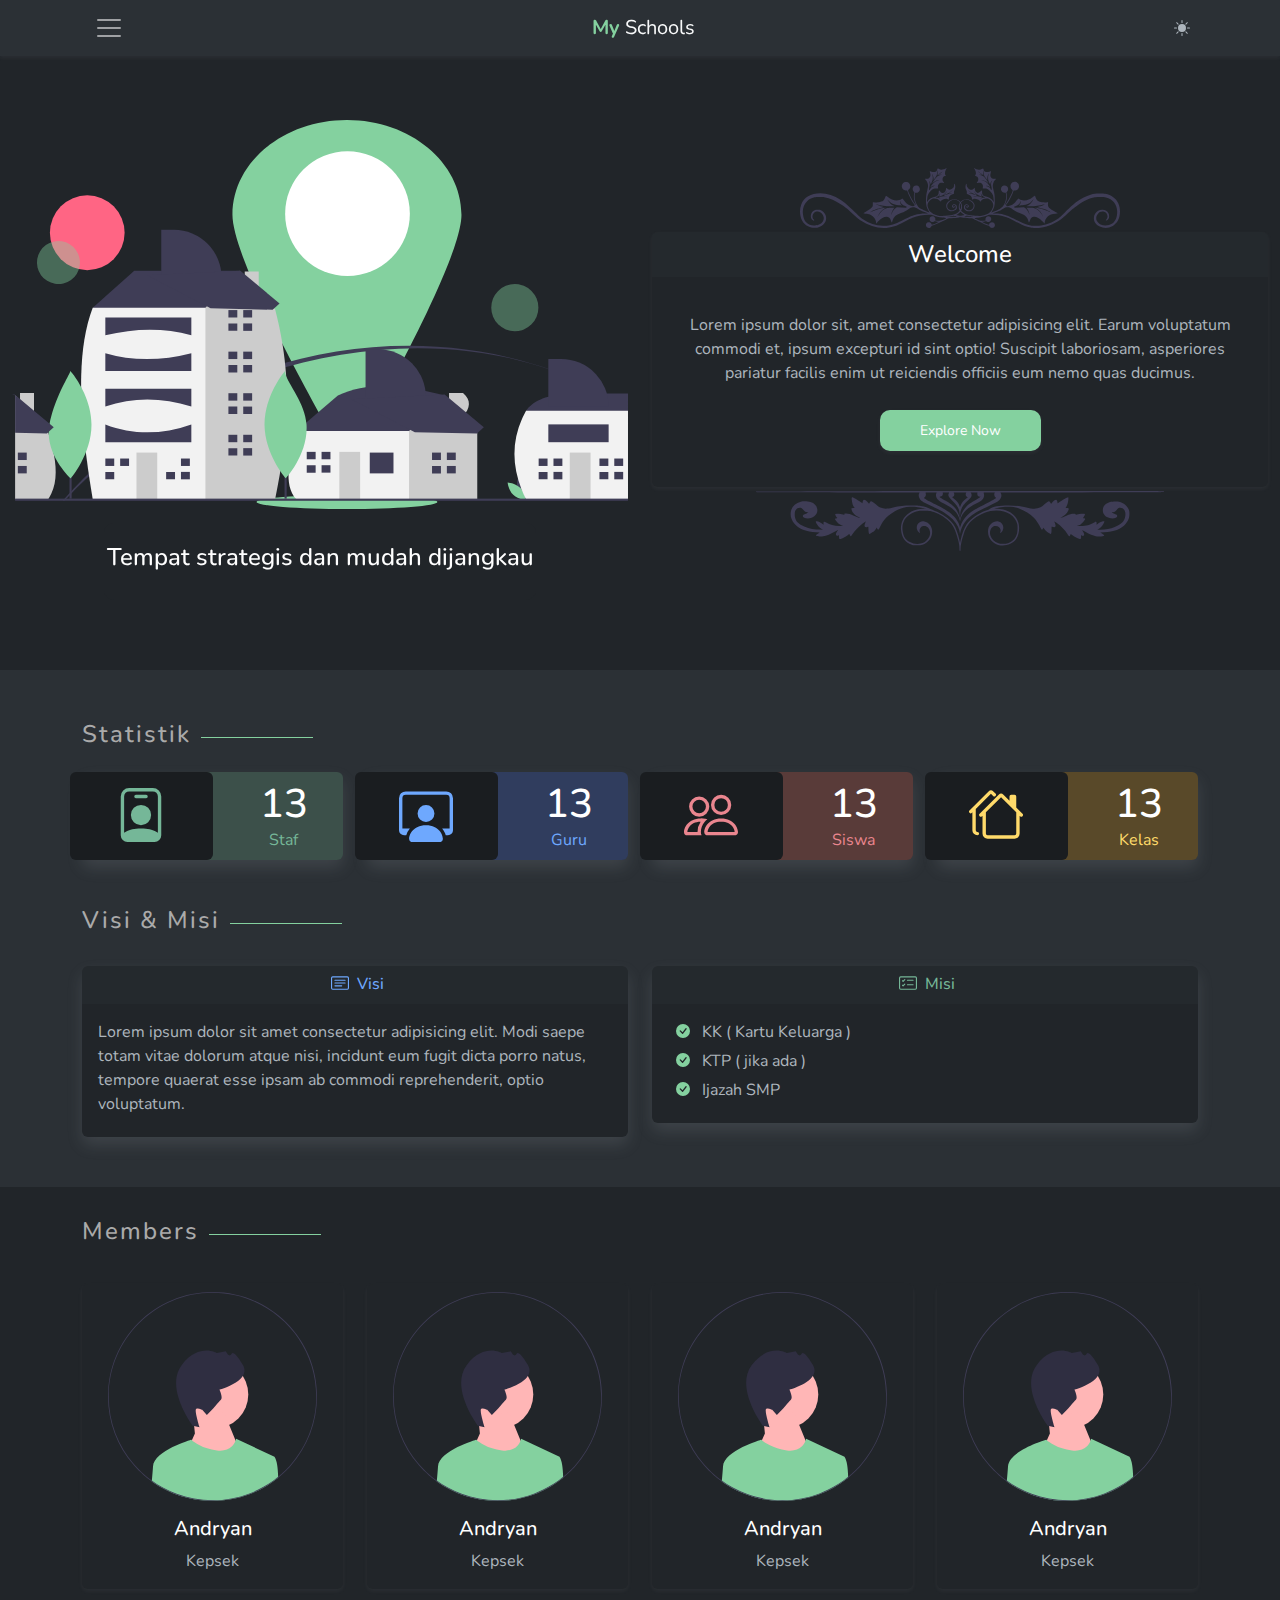
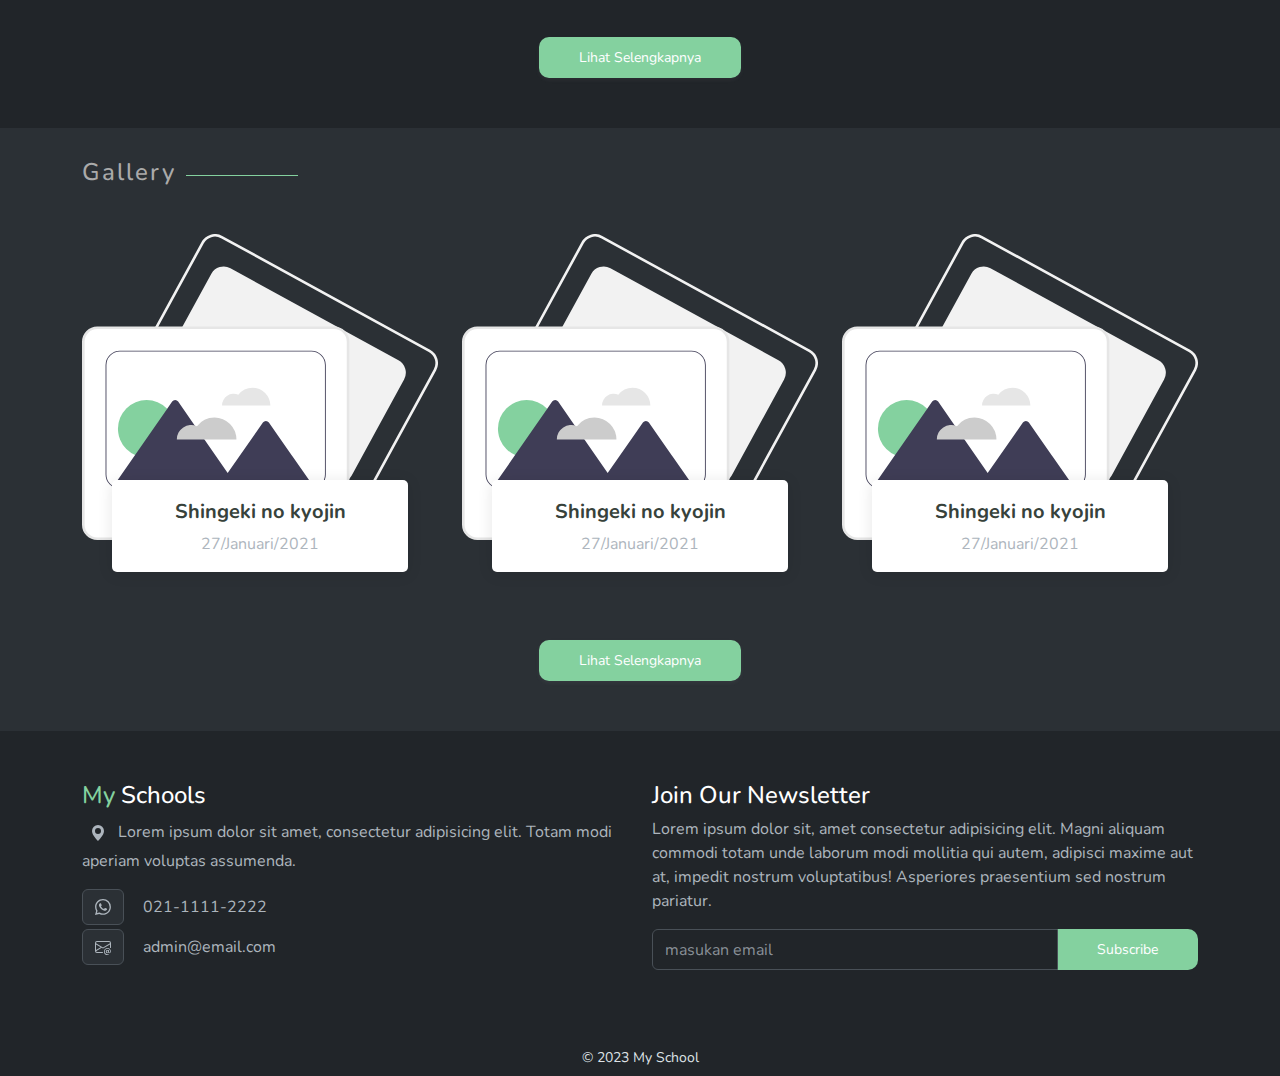
==== commit a72e591d: "update" ====
--- a/index.html
+++ b/index.html
@@ -11,7 +11,7 @@
 
 <body>
     <!-- Top Navbar  -->
-    <nav class="navbar bg-body-tertiary shadow-sm">
+    <nav class="navbar bg-body-tertiary shadow-sm fixed-top">
         <div class="container">
             <button class="navbar-toggler" type="button" data-bs-toggle="offcanvas" data-bs-target="#offcanvasNavbar"
                 aria-controls="offcanvasNavbar">
@@ -144,7 +144,7 @@
                         </div>
                     </div>
                 </div>
-                <div class="col-md-6">
+                <div class="col-md-6 pt-5">
                     <div id="upframe" class="card border-0"></div>
                     <div id="maincard" class="card border-0 mt-1 mb-1 shadow-sm text-center">
                         <div class="card-header border-0 pb-0">
@@ -166,10 +166,8 @@
     <!-- count & visimisi -->
     <section id="cvisi" class="bg-body-tertiary">
         <div class="container">
-            <div class="row">
-                <div class="s-title">
-                    <h4>Statistik</h4>
-                </div>
+            <div class="s-title">
+                <h4>Statistik</h4>
             </div>
             <div class="row row-cols-2">
                 <div class="col-md-3">
@@ -317,14 +315,14 @@
     </section>
 
     <section id="members">
-        <div class="container-fluid">
+        <div class="container">
             <div class="s-title">
                 <h4>Members</h4>
             </div>
             <div class="row row-cols-2">
                 <div class="col-md-3 mt-3 d-flex justify-content-center">
-                    <div class="card shadow-sm">
-                        <img src="img/avatar.svg" class="card-img-top p-2" alt="avatar">
+                    <div class="card shadow-sm border-0">
+                        <img src="img/avatar.svg" class="m-auto pt-2" alt="avatar">
                         <div class="card-body pb-0 text-center">
                             <div class="card-title">
                                 <h5>Andryan</h5>
@@ -334,8 +332,8 @@
                     </div>
                 </div>
                 <div class="col-md-3 mt-3 d-flex justify-content-center">
-                    <div class="card shadow-sm">
-                        <img src="img/avatar.svg" class="card-img-top p-2" alt="avatar">
+                    <div class="card shadow-sm border-0">
+                        <img src="img/avatar.svg" class="m-auto pt-2" alt="avatar">
                         <div class="card-body pb-0 text-center">
                             <div class="card-title">
                                 <h5>Andryan</h5>
@@ -345,8 +343,8 @@
                     </div>
                 </div>
                 <div class="col-md-3 mt-3 d-flex justify-content-center">
-                    <div class="card shadow-sm">
-                        <img src="img/avatar.svg" class="card-img-top p-2" alt="avatar">
+                    <div class="card shadow-sm border-0">
+                        <img src="img/avatar.svg" class="m-auto pt-2" alt="avatar">
                         <div class="card-body pb-0 text-center">
                             <div class="card-title">
                                 <h5>Andryan</h5>
@@ -356,8 +354,8 @@
                     </div>
                 </div>
                 <div class="col-md-3 mt-3 d-flex justify-content-center">
-                    <div class="card shadow-sm">
-                        <img src="img/avatar.svg" class="card-img-top p-2" alt="avatar">
+                    <div class="card shadow-sm border-0">
+                        <img src="img/avatar.svg" class="m-auto pt-2" alt="avatar">
                         <div class="card-body pb-0 text-center">
                             <div class="card-title">
                                 <h5>Andryan</h5>
@@ -367,13 +365,107 @@
                     </div>
                 </div>
             </div>
-            <div class="text-center my-4">
+            <div class="text-center mt-5">
                 <a href="#" class="mBtn shadow-sm">Lihat Selengkapnya</a>
             </div>
         </div>
     </section>
+    <!-- Gallery -->
+    <section id="gallery" class="bg-body-tertiary">
+        <div class="container">
+            <div class="s-title">
+                <h4>Gallery</h4>
+            </div>
+            <div class="row row-cols-2 pt-4">
+                <div class="col-lg-4">
+                    <div class="card">
+                        <div class="card-img">
+                            <img src="img/gallery.svg" alt="gallery">
+                        </div>
+                        <div class="card-body">
+                            <h5 class="card-title"><a href="#">Shingeki no kyojin</a></h5>
+                            <p class="text-center mb-0">27/Januari/2021</p>
+                        </div>
+                    </div>
+                </div>
+                <div class="col-lg-4">
+                    <div class="card">
+                        <div class="card-img">
+                            <img src="img/gallery.svg" alt="gallery">
+                        </div>
+                        <div class="card-body">
+                            <h5 class="card-title"><a href="#">Shingeki no kyojin</a></h5>
+                            <p class="font-italic text-center mb-0">27/Januari/2021</p>
+                        </div>
+                    </div>
+                </div>
+                <div class="col-lg-4 offset-lg-0 offset-3">
+                    <div class="card">
+                        <div class="card-img">
+                            <img src="img/gallery.svg" alt="gallery">
+                        </div>
+                        <div class="card-body">
+                            <h5 class="card-title"><a href="#">Shingeki no kyojin</a></h5>
+                            <p class="font-italic text-center mb-0">27/Januari/2021</p>
+                        </div>
+                    </div>
+                </div>
+            </div>
+            <div class="text-center mt-2">
+                <a href="#" class="mBtn shadow-sm">Lihat Selengkapnya</a>
+            </div>
+        </div>
+    </section>
+
+    <!-- contact -->
+    <section id="contact">
+        <div class="container">
+            <div class="row">
+                <div class="col-md-6">
+                    <h4><span class="text-main">My</span> Schools</h4>
+                    <p><svg xmlns="http://www.w3.org/2000/svg" width="16" height="16" fill="currentColor"
+                            class="bi bi-geo-alt-fill m-2" viewBox="0 0 16 16">
+                            <path
+                                d="M8 16s6-5.686 6-10A6 6 0 0 0 2 6c0 4.314 6 10 6 10zm0-7a3 3 0 1 1 0-6 3 3 0 0 1 0 6z" />
+                        </svg>
+                        Lorem ipsum dolor sit amet, consectetur adipisicing elit. Totam modi aperiam voluptas assumenda.
+                    </p>
+                    <div class="input-group mb-1">
+                        <span class="input-group-text rounded me-2"><svg xmlns="http://www.w3.org/2000/svg" width="16"
+                                height="16" fill="currentColor" class="bi bi-whatsapp" viewBox="0 0 16 16">
+                                <path
+                                    d="M13.601 2.326A7.854 7.854 0 0 0 7.994 0C3.627 0 .068 3.558.064 7.926c0 1.399.366 2.76 1.057 3.965L0 16l4.204-1.102a7.933 7.933 0 0 0 3.79.965h.004c4.368 0 7.926-3.558 7.93-7.93A7.898 7.898 0 0 0 13.6 2.326zM7.994 14.521a6.573 6.573 0 0 1-3.356-.92l-.24-.144-2.494.654.666-2.433-.156-.251a6.56 6.56 0 0 1-1.007-3.505c0-3.626 2.957-6.584 6.591-6.584a6.56 6.56 0 0 1 4.66 1.931 6.557 6.557 0 0 1 1.928 4.66c-.004 3.639-2.961 6.592-6.592 6.592zm3.615-4.934c-.197-.099-1.17-.578-1.353-.646-.182-.065-.315-.099-.445.099-.133.197-.513.646-.627.775-.114.133-.232.148-.43.05-.197-.1-.836-.308-1.592-.985-.59-.525-.985-1.175-1.103-1.372-.114-.198-.011-.304.088-.403.087-.088.197-.232.296-.346.1-.114.133-.198.198-.33.065-.134.034-.248-.015-.347-.05-.099-.445-1.076-.612-1.47-.16-.389-.323-.335-.445-.34-.114-.007-.247-.007-.38-.007a.729.729 0 0 0-.529.247c-.182.198-.691.677-.691 1.654 0 .977.71 1.916.81 2.049.098.133 1.394 2.132 3.383 2.992.47.205.84.326 1.129.418.475.152.904.129 1.246.08.38-.058 1.171-.48 1.338-.943.164-.464.164-.86.114-.943-.049-.084-.182-.133-.38-.232z" />
+                            </svg></span>
+                        <input type="text" class="form-control border-0 bg-transparent" value="021-1111-2222" disabled>
+                    </div>
+                    <div class="input-group mb-4">
+                        <span class="input-group-text rounded me-2"><svg xmlns="http://www.w3.org/2000/svg" width="16"
+                                height="16" fill="currentColor" class="bi bi-envelope-at" viewBox="0 0 16 16">
+                                <path
+                                    d="M2 2a2 2 0 0 0-2 2v8.01A2 2 0 0 0 2 14h5.5a.5.5 0 0 0 0-1H2a1 1 0 0 1-.966-.741l5.64-3.471L8 9.583l7-4.2V8.5a.5.5 0 0 0 1 0V4a2 2 0 0 0-2-2H2Zm3.708 6.208L1 11.105V5.383l4.708 2.825ZM1 4.217V4a1 1 0 0 1 1-1h12a1 1 0 0 1 1 1v.217l-7 4.2-7-4.2Z" />
+                                <path
+                                    d="M14.247 14.269c1.01 0 1.587-.857 1.587-2.025v-.21C15.834 10.43 14.64 9 12.52 9h-.035C10.42 9 9 10.36 9 12.432v.214C9 14.82 10.438 16 12.358 16h.044c.594 0 1.018-.074 1.237-.175v-.73c-.245.11-.673.18-1.18.18h-.044c-1.334 0-2.571-.788-2.571-2.655v-.157c0-1.657 1.058-2.724 2.64-2.724h.04c1.535 0 2.484 1.05 2.484 2.326v.118c0 .975-.324 1.39-.639 1.39-.232 0-.41-.148-.41-.42v-2.19h-.906v.569h-.03c-.084-.298-.368-.63-.954-.63-.778 0-1.259.555-1.259 1.4v.528c0 .892.49 1.434 1.26 1.434.471 0 .896-.227 1.014-.643h.043c.118.42.617.648 1.12.648Zm-2.453-1.588v-.227c0-.546.227-.791.573-.791.297 0 .572.192.572.708v.367c0 .573-.253.744-.564.744-.354 0-.581-.215-.581-.8Z" />
+                            </svg></span>
+                        <input type="text" class="form-control border-0 bg-transparent" value="admin@email.com"
+                            disabled>
+                    </div>
+                </div>
+                <div class="col-md-6">
+                    <h4>Join Our Newsletter</h4>
+                    <p>Lorem ipsum dolor sit, amet consectetur adipisicing elit. Magni aliquam commodi totam unde
+                        laborum modi mollitia qui autem, adipisci maxime aut at, impedit nostrum voluptatibus!
+                        Asperiores praesentium sed nostrum pariatur.</p>
+                    <div class="input-group">
+                        <input type="text" class="form-control" placeholder="masukan email">
+                        <button class="mBtn" type="button">Subscribe</button>
+                    </div>
+                </div>
+            </div>
+        </div>
+    </section>
+
     <!-- Footer -->
-    <footer class="py-2 mt-3">
+    <footer class="py-2">
         <div class="container">
             <p class="text-secondary-emphasis text-center small mb-0">
                 &#169; 2023 My School</a>
--- a/css/style.css
+++ b/css/style.css
@@ -84,8 +84,8 @@
 .nav-link {
   padding-top: 8px;
   padding-bottom: 8px;
-  margin-top: 7px;
-  margin-bottom: 7px
+  margin-top: 4px;
+  margin-bottom: 4px
 }
 
 .nav-link:hover,
@@ -101,9 +101,12 @@
   transition: all ease .2s
 }
 
+#main {
+  padding-top: 120px;
+}
+
 section {
-  padding-top: 60px;
-  padding-bottom: 60px;
+  padding-bottom: 50px;
 }
 
 .s-title {
@@ -199,12 +202,85 @@
   }
 }
 
+#cvisi {
+  padding-top: 20px !important;
+}
+
 #visimisi p {
   margin-bottom: 5px !important;
 }
 
 #members .card {
-  width: 12rem;
+  transition: transform .2s;
+}
+
+#members .card:hover {
+  transform: scale(1.15);
+}
+
+#members .card img {
+  width: 80%;
+}
+
+#gallery .card {
+  border: 0;
+  padding: 0 30px;
+  margin-bottom: 60px;
+  position: relative;
+  background-color: transparent;
+}
+
+#gallery .card-img {
+  width: calc(100% + 60px);
+  margin-left: -30px;
+  overflow: hidden;
+  z-index: 9;
+  border-radius: 0;
+}
+
+#gallery .card-img img {
+  max-width: 100%;
+  transition: all 0.3s ease-in-out;
+}
+
+#gallery .card-body {
+  z-index: 10;
+  background: #fff;
+  border-top: 4px solid #fff;
+  box-shadow: 0px 2px 15px rgba(0, 0, 0, 0.1);
+  margin-top: -60px;
+  transition: 0.3s;
+  border-radius: 5px;
+}
+
+#gallery .card-title {
+  font-weight: 700;
+  text-align: center;
+}
+
+#gallery .card-title a {
+  text-decoration: none;
+  color: #37423b;
+  transition: 0.3s;
+}
+
+
+#gallery .card:hover img {
+  transform: scale(1.1);
+}
+
+#gallery .card:hover .card-body {
+  border-color: #84d19f;
+  ;
+}
+
+#gallery .card:hover .card-body .card-title a {
+  color: #84d19f;
+  ;
+}
+
+#contact {
+  padding: 50px 0;
 }
 
 @media (max-width: 768px) {
@@ -221,16 +297,16 @@
 
   .nav-link {
     font-size: small;
-    padding-top: 5px;
-    padding-bottom: 5px;
-  }
-
-  section {
-    padding-top: 20px !important;
+    padding-top: 10px;
+    padding-bottom: 10px;
   }
 
   #main {
-    padding-top: 20px !important;
+    padding-top: 80px !important;
+  }
+
+  #main .pt-5 {
+    padding-top: 0 !important;
   }
 
   .carousel-item {
@@ -275,6 +351,20 @@
     margin-top: 20px;
   }
 
+  #gallery .card-body {
+    position: absolute;
+    top: 150px;
+    padding: 10px;
+  }
+
+  #gallery .card-title {
+    font-size: small;
+  }
+
+  #gallery .card-body p {
+    font-size: 12px;
+  }
+
   footer p {
     font-size: 12px !important
   }
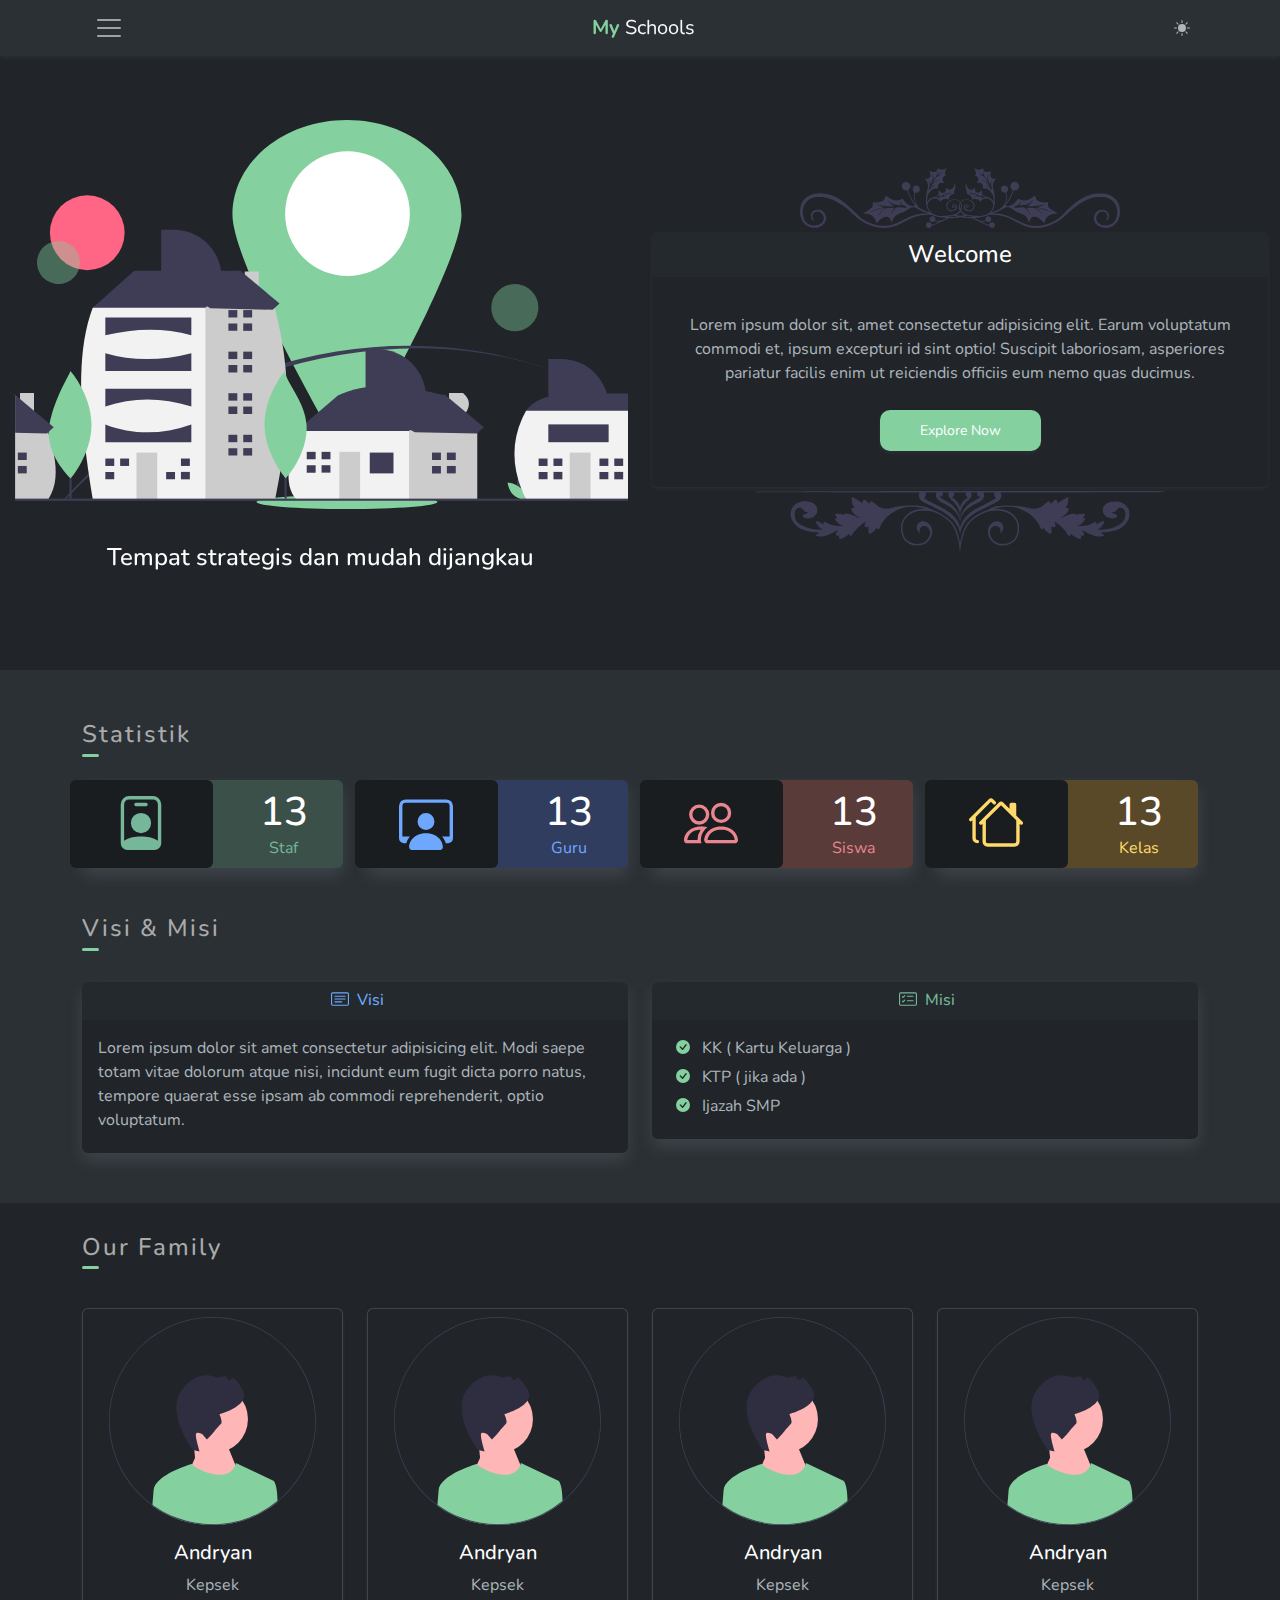
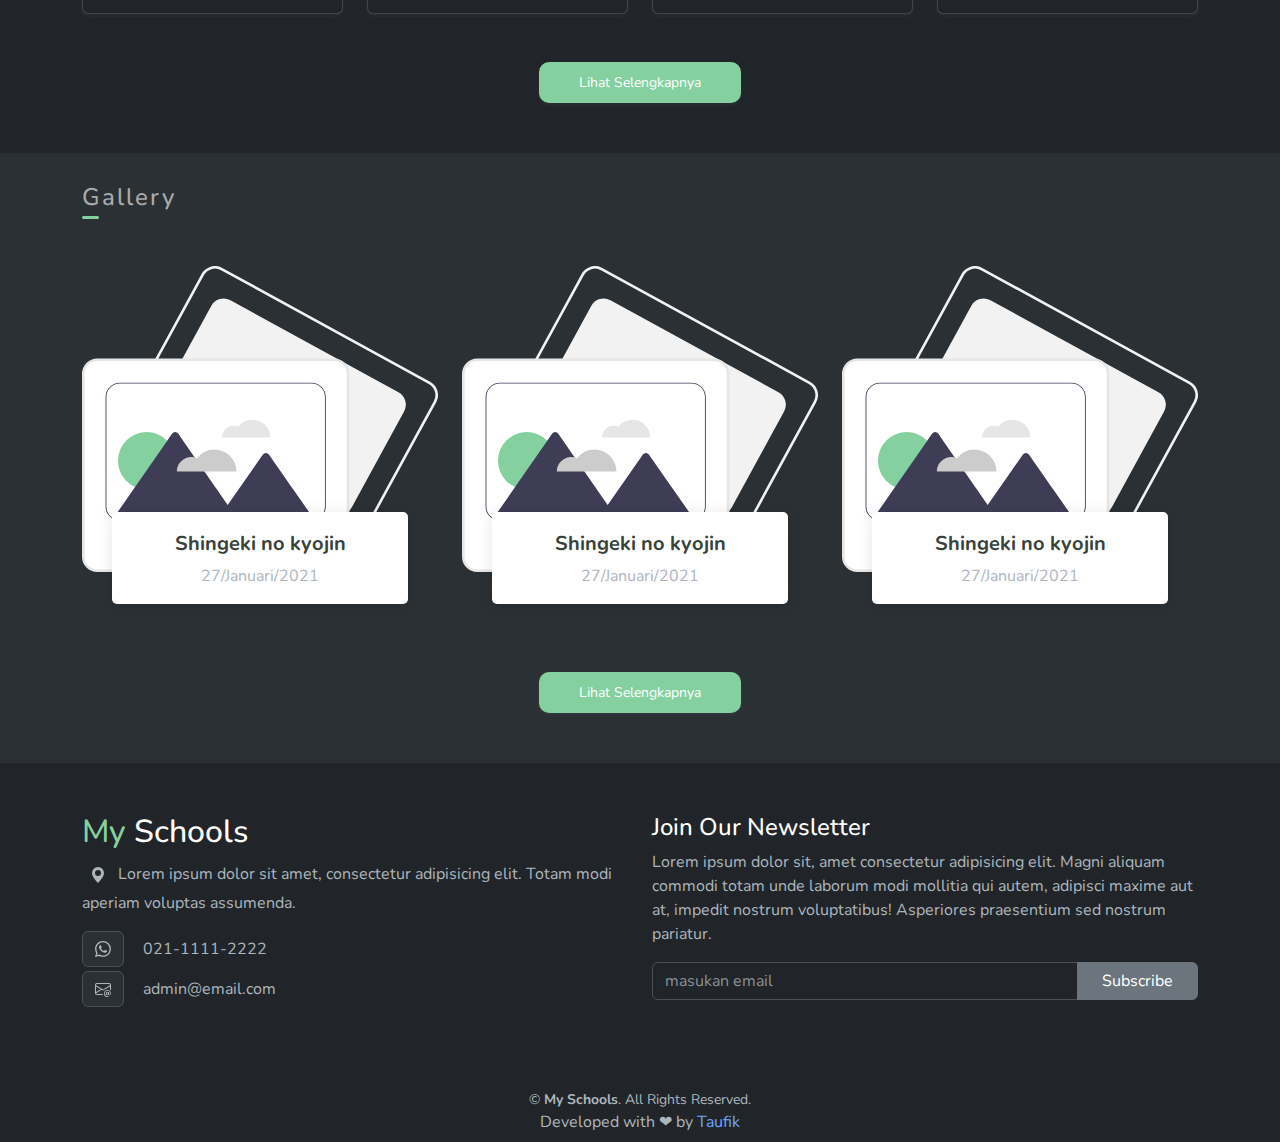
==== commit 14a935a2: "update" ====
--- a/index.html
+++ b/index.html
@@ -5,8 +5,8 @@
     <meta charset="utf-8">
     <meta name="viewport" content="width=device-width, initial-scale=1">
     <title>Official My School</title>
-    <link rel="stylesheet" href="css/bootstrap-minimized.css">
-    <link rel="stylesheet" href="css/style.css">
+    <link rel="stylesheet" href="src/css/bootstrap.min.css">
+    <link rel="stylesheet" href="src/css/style.css">
 </head>
 
 <body>
@@ -82,12 +82,12 @@
                                 Contact Us
                             </a>
                         </li>
-                        <div class="py-4">
-                            <h5 class="offcanvas-title" id="offcanvasLabel">Akademik
+                        <div class="akademik">
+                            <h5>Akademik
                             </h5>
                         </div>
                         <li>
-                            <a class="nav-link" href="#">
+                            <a class="nav-link" href="siswa/index.html">
                                 <svg xmlns="http://www.w3.org/2000/svg" width="18" height="18" fill="currentColor"
                                     class="bi bi-person-fill-gear align-text-top me-3" viewBox="0 0 16 16">
                                     <path
@@ -97,7 +97,7 @@
                             </a>
                         </li>
                         <li>
-                            <a class="nav-link" href="#">
+                            <a class="nav-link" href="ppdb/index.html">
                                 <svg xmlns="http://www.w3.org/2000/svg" width="18" height="18" fill="currentColor"
                                     class="bi bi-person-workspace align-text-top me-3" viewBox="0 0 16 16">
                                     <path
@@ -124,19 +124,19 @@
                     <div id="carouselExampleSlidesOnly" class="carousel slide" data-bs-ride="carousel">
                         <div class="carousel-inner">
                             <div class="carousel-item active">
-                                <img src="img/building.svg" class="d-block img-fluid" alt="bangunan sekolah">
+                                <img src="src/img/building.svg" class="d-block img-fluid" alt="bangunan sekolah">
                                 <div class="carousel-caption bg-dark bg-opacity-50">
                                     <h4>Tempat strategis dan mudah dijangkau</h4>
                                 </div>
                             </div>
                             <div class="carousel-item">
-                                <img src="img/akreditasi.svg" class="d-block img-fluid" alt="akreditasi sekolah">
+                                <img src="src/img/akreditasi.svg" class="d-block img-fluid" alt="akreditasi sekolah">
                                 <div class="carousel-caption bg-dark bg-opacity-50">
                                     <h4>Terakreditasi "A"</h4>
                                 </div>
                             </div>
                             <div class="carousel-item">
-                                <img src="img/teach.svg" class="d-block img-fluid" alt="pengajaran sekolah">
+                                <img src="src/img/teach.svg" class="d-block img-fluid" alt="pengajaran sekolah">
                                 <div class="carousel-caption bg-dark bg-opacity-50">
                                     <h4>Tenaga pengajar yang ahli dan terdidik</h4>
                                 </div>
@@ -317,12 +317,12 @@
     <section id="members">
         <div class="container">
             <div class="s-title">
-                <h4>Members</h4>
+                <h4>Our Family</h4>
             </div>
             <div class="row row-cols-2">
                 <div class="col-md-3 mt-3 d-flex justify-content-center">
-                    <div class="card shadow-sm border-0">
-                        <img src="img/avatar.svg" class="m-auto pt-2" alt="avatar">
+                    <div class="card shadow-sm">
+                        <img src="src/img/avatar.svg" class="m-auto pt-2" alt="avatar">
                         <div class="card-body pb-0 text-center">
                             <div class="card-title">
                                 <h5>Andryan</h5>
@@ -332,8 +332,8 @@
                     </div>
                 </div>
                 <div class="col-md-3 mt-3 d-flex justify-content-center">
-                    <div class="card shadow-sm border-0">
-                        <img src="img/avatar.svg" class="m-auto pt-2" alt="avatar">
+                    <div class="card shadow-sm">
+                        <img src="src/img/avatar.svg" class="m-auto pt-2" alt="avatar">
                         <div class="card-body pb-0 text-center">
                             <div class="card-title">
                                 <h5>Andryan</h5>
@@ -343,8 +343,8 @@
                     </div>
                 </div>
                 <div class="col-md-3 mt-3 d-flex justify-content-center">
-                    <div class="card shadow-sm border-0">
-                        <img src="img/avatar.svg" class="m-auto pt-2" alt="avatar">
+                    <div class="card shadow-sm">
+                        <img src="src/img/avatar.svg" class="m-auto pt-2" alt="avatar">
                         <div class="card-body pb-0 text-center">
                             <div class="card-title">
                                 <h5>Andryan</h5>
@@ -354,8 +354,8 @@
                     </div>
                 </div>
                 <div class="col-md-3 mt-3 d-flex justify-content-center">
-                    <div class="card shadow-sm border-0">
-                        <img src="img/avatar.svg" class="m-auto pt-2" alt="avatar">
+                    <div class="card shadow-sm">
+                        <img src="src/img/avatar.svg" class="m-auto pt-2" alt="avatar">
                         <div class="card-body pb-0 text-center">
                             <div class="card-title">
                                 <h5>Andryan</h5>
@@ -380,7 +380,7 @@
                 <div class="col-lg-4">
                     <div class="card">
                         <div class="card-img">
-                            <img src="img/gallery.svg" alt="gallery">
+                            <img src="src/img/gallery.svg" alt="gallery">
                         </div>
                         <div class="card-body">
                             <h5 class="card-title"><a href="#">Shingeki no kyojin</a></h5>
@@ -391,7 +391,7 @@
                 <div class="col-lg-4">
                     <div class="card">
                         <div class="card-img">
-                            <img src="img/gallery.svg" alt="gallery">
+                            <img src="src/img/gallery.svg" alt="gallery">
                         </div>
                         <div class="card-body">
                             <h5 class="card-title"><a href="#">Shingeki no kyojin</a></h5>
@@ -402,7 +402,7 @@
                 <div class="col-lg-4 offset-lg-0 offset-3">
                     <div class="card">
                         <div class="card-img">
-                            <img src="img/gallery.svg" alt="gallery">
+                            <img src="src/img/gallery.svg" alt="gallery">
                         </div>
                         <div class="card-body">
                             <h5 class="card-title"><a href="#">Shingeki no kyojin</a></h5>
@@ -422,7 +422,7 @@
         <div class="container">
             <div class="row">
                 <div class="col-md-6">
-                    <h4><span class="text-main">My</span> Schools</h4>
+                    <h2><span class="text-main">My</span> Schools</h2>
                     <p><svg xmlns="http://www.w3.org/2000/svg" width="16" height="16" fill="currentColor"
                             class="bi bi-geo-alt-fill m-2" viewBox="0 0 16 16">
                             <path
@@ -455,9 +455,9 @@
                     <p>Lorem ipsum dolor sit, amet consectetur adipisicing elit. Magni aliquam commodi totam unde
                         laborum modi mollitia qui autem, adipisci maxime aut at, impedit nostrum voluptatibus!
                         Asperiores praesentium sed nostrum pariatur.</p>
-                    <div class="input-group">
-                        <input type="text" class="form-control" placeholder="masukan email">
-                        <button class="mBtn" type="button">Subscribe</button>
+                    <div class="input-group mb-3">
+                        <input type="text" class="form-control" placeholder="masukan email" required>
+                        <button class="btn btn-secondary px-4" type="button">Subscribe</button>
                     </div>
                 </div>
             </div>
@@ -467,15 +467,23 @@
     <!-- Footer -->
     <footer class="py-2">
         <div class="container">
-            <p class="text-secondary-emphasis text-center small mb-0">
+            <div class="mr-md-auto text-center text-start">
+                <div class="small">
+                    &copy;<strong><span> My Schools</span></strong>. All Rights Reserved.
+                </div>
+                <div class="credits">
+                    Developed with &#10084; by <a class="text-decoration-none" href="https://fb.me/kang3s">Taufik</a>
+                </div>
+            </div>
+            <!-- <p class="text-secondary-emphasis text-center small mb-0">
                 &#169; 2023 My School</a>
-            </p>
+            </p> -->
         </div>
     </footer>
     <!-- End of Footer -->
-    <script src="js/bootstrap.bundle.min.js"></script>
-    <!-- <script src="js/jquery.min.js"></script> -->
-    <script src="js/script.js"></script>
+    <script src="src/js/bootstrap.bundle.min.js"></script>
+    <!-- <script src="src/js/jquery.min.js"></script> -->
+    <script src="src/js/script.js"></script>
 </body>
 
 </html>--- a/src/css/style.css
+++ b/src/css/style.css
@@ -0,0 +1,385 @@
+@import "https://fonts.googleapis.com/css2?family=Nunito&display=swap";
+
+.i-dark {
+  width: 16px;
+  height: 16px;
+  background-image: url("data:image/svg+xml,%3Csvg xmlns='http://www.w3.org/2000/svg' fill='%236C757D' class='bi bi-moon-stars-fill' viewBox='0 0 16 16'%3E%3Cpath d='M6 .278a.768.768 0 0 1 .08.858 7.208 7.208 0 0 0-.878 3.46c0 4.021 3.278 7.277 7.318 7.277.527 0 1.04-.055 1.533-.16a.787.787 0 0 1 .81.316.733.733 0 0 1-.031.893A8.349 8.349 0 0 1 8.344 16C3.734 16 0 12.286 0 7.71 0 4.266 2.114 1.312 5.124.06A.752.752 0 0 1 6 .278z' /%3E%3Cpath d='M10.794 3.148a.217.217 0 0 1 .412 0l.387 1.162c.173.518.579.924 1.097 1.097l1.162.387a.217.217 0 0 1 0 .412l-1.162.387a1.734 1.734 0 0 0-1.097 1.097l-.387 1.162a.217.217 0 0 1-.412 0l-.387-1.162A1.734 1.734 0 0 0 9.31 6.593l-1.162-.387a.217.217 0 0 1 0-.412l1.162-.387a1.734 1.734 0 0 0 1.097-1.097l.387-1.162zM13.863.099a.145.145 0 0 1 .274 0l.258.774c.115.346.386.617.732.732l.774.258a.145.145 0 0 1 0 .274l-.774.258a1.156 1.156 0 0 0-.732.732l-.258.774a.145.145 0 0 1-.274 0l-.258-.774a1.156 1.156 0 0 0-.732-.732l-.774-.258a.145.145 0 0 1 0-.274l.774-.258c.346-.115.617-.386.732-.732L13.863.1z' /%3E%3C/svg%3E")
+}
+
+.i-light {
+  width: 16px;
+  height: 16px;
+  background-image: url("data:image/svg+xml,%3Csvg xmlns='http://www.w3.org/2000/svg' fill='%23ADB5BD' class='bi bi-brightness-high-fill d-none' viewBox='0 0 16 16'%3E%3Cpath d='M12 8a4 4 0 1 1-8 0 4 4 0 0 1 8 0zM8 0a.5.5 0 0 1 .5.5v2a.5.5 0 0 1-1 0v-2A.5.5 0 0 1 8 0zm0 13a.5.5 0 0 1 .5.5v2a.5.5 0 0 1-1 0v-2A.5.5 0 0 1 8 13zm8-5a.5.5 0 0 1-.5.5h-2a.5.5 0 0 1 0-1h2a.5.5 0 0 1 .5.5zM3 8a.5.5 0 0 1-.5.5h-2a.5.5 0 0 1 0-1h2A.5.5 0 0 1 3 8zm10.657-5.657a.5.5 0 0 1 0 .707l-1.414 1.415a.5.5 0 1 1-.707-.708l1.414-1.414a.5.5 0 0 1 .707 0zm-9.193 9.193a.5.5 0 0 1 0 .707L3.05 13.657a.5.5 0 0 1-.707-.707l1.414-1.414a.5.5 0 0 1 .707 0zm9.193 2.121a.5.5 0 0 1-.707 0l-1.414-1.414a.5.5 0 0 1 .707-.707l1.414 1.414a.5.5 0 0 1 0 .707zM4.464 4.465a.5.5 0 0 1-.707 0L2.343 3.05a.5.5 0 1 1 .707-.707l1.414 1.414a.5.5 0 0 1 0 .708z' /%3E%3C/svg%3E")
+}
+
+html {
+  overflow-x: hidden !important
+}
+
+body {
+  font-family: "Nunito", sans-serif
+}
+
+.text-main {
+  color: #84d19f
+}
+
+.bg-main {
+  background-color: #84d19f33;
+}
+
+.bg-primary-subtlen {
+  background-color: rgba(65, 105, 225, 0.24);
+}
+
+.bg-danger-subtlen {
+  background-color: rgba(255, 99, 71, 0.219);
+}
+
+.bg-warning-subtlen {
+  background-color: rgba(255, 166, 0, 0.219);
+}
+
+#toggleTheme {
+  cursor: pointer
+}
+
+.mBtn {
+  background: #84d19f;
+  color: #fff;
+  border: none;
+  border-radius: 10px;
+  padding: 10px 40px;
+  transition: .3s;
+  font-size: 14px;
+  display: inline-block;
+  text-decoration: none
+}
+
+.mBtn:hover {
+  background: #6fae85
+}
+
+/* .navbar-toggler {
+  position: absolute;
+  top: 70px;
+  left: -5px;
+  background-color: #84d19f;
+} */
+
+.navbar-toggler,
+.navbar-toggler:focus,
+.navbar-toggler:active,
+.navbar-toggler-icon:focus {
+  outline: none;
+  border: none;
+  box-shadow: none
+}
+
+#offcanvasNavbar {
+  width: 300px;
+  transition: all ease .5s
+}
+
+.akademik {
+  padding-left: 15px;
+  padding-top: 8px;
+  padding-bottom: 8px;
+}
+
+.nav-link {
+  padding-left: 15px;
+  padding-top: 8px;
+  padding-bottom: 8px;
+  margin-top: 4px;
+  margin-bottom: 4px;
+  border-left: 2px solid transparent;
+  border-width: 5px;
+}
+
+.nav-link:hover,
+.nav-link.active,
+.nav-link:active {
+  color: #84d19f !important;
+  background-color: #84d19f33;
+  border-color: #84d19f;
+  transition: all ease .2s
+}
+
+#main {
+  padding-top: 120px;
+}
+
+.offcanvas-body {
+  padding: 0 !important;
+}
+
+section {
+  padding-bottom: 50px;
+}
+
+.s-title {
+  padding-top: 30px;
+  padding-bottom: 15px;
+}
+
+.s-title h4 {
+  letter-spacing: 2px;
+  color: #aaaaaa;
+}
+
+.s-title h4::after {
+  content: "";
+  width: 1.5%;
+  height: 3px;
+  display: block;
+  background: #84d19f;
+  margin: 5px 0 0 0;
+  border-radius: 5px;
+}
+
+.carousel-item {
+  height: 500px;
+  overflow: hidden;
+  width: 100%;
+}
+
+.carousel-item img {
+  width: 100%;
+}
+
+.carousel-caption {
+  border-radius: 10px
+}
+
+#upframe {
+  color: #84d19f;
+  background-image: url("../img/upframe.svg");
+  background-repeat: no-repeat;
+  background-position: center;
+  background-size: auto;
+  height: 60px;
+}
+
+#bottomframe {
+  color: #84d19f;
+  background-image: url("../img/bottomframe.svg");
+  background-repeat: no-repeat;
+  background-position: center;
+  background-size: auto;
+  height: 60px;
+}
+
+.carousel-item {
+  transition: transform 2s ease-in-out;
+}
+
+.carousel-fade .active.carousel-item-start,
+.carousel-fade .active.carousel-item-end {
+  transition: opacity 0 2s
+}
+
+#main .card-body p {
+  margin-top: 20px !important;
+  margin-bottom: 20px !important
+}
+
+#main .card-body a {
+  margin-top: 5px !important;
+  margin-bottom: 20px !important
+}
+
+.bounce {
+  animation: bounce 2s ease infinite;
+}
+
+@keyframes bounce {
+
+  0%,
+  20%,
+  50%,
+  80%,
+  100% {
+    transform: translateY(0);
+  }
+
+  40% {
+    transform: translateY(-15px);
+  }
+
+  60% {
+    transform: translateY(-5px);
+  }
+}
+
+#cvisi {
+  padding-top: 20px !important;
+}
+
+#visimisi p {
+  margin-bottom: 5px !important;
+}
+
+#members .card {
+  transition: transform .2s;
+}
+
+#members .card:hover {
+  transform: scale(1.15);
+}
+
+#members .card img {
+  width: 80%;
+}
+
+#gallery .card {
+  border: 0;
+  padding: 0 30px;
+  margin-bottom: 60px;
+  position: relative;
+  background-color: transparent;
+}
+
+#gallery .card-img {
+  width: calc(100% + 60px);
+  margin-left: -30px;
+  overflow: hidden;
+  z-index: 9;
+  border-radius: 0;
+}
+
+#gallery .card-img img {
+  max-width: 100%;
+  transition: all 0.3s ease-in-out;
+}
+
+#gallery .card-body {
+  z-index: 10;
+  background: #fff;
+  border-top: 4px solid #fff;
+  box-shadow: 0px 2px 15px rgba(0, 0, 0, 0.1);
+  margin-top: -60px;
+  transition: 0.3s;
+  border-radius: 5px;
+}
+
+#gallery .card-title {
+  font-weight: 700;
+  text-align: center;
+}
+
+#gallery .card-title a {
+  text-decoration: none;
+  color: #37423b;
+  transition: 0.3s;
+}
+
+
+#gallery .card:hover img {
+  transform: scale(1.1);
+}
+
+#gallery .card:hover .card-body {
+  border-color: #84d19f;
+  ;
+}
+
+#gallery .card:hover .card-body .card-title a {
+  color: #84d19f;
+  ;
+}
+
+#contact {
+  padding: 50px 0;
+}
+
+@media (max-width: 768px) {
+
+  .navbar-brand,
+  h4,
+  h5 {
+    font-size: medium
+  }
+
+  #offcanvasNavbar {
+    width: 80%
+  }
+
+  .nav-link {
+    font-size: small;
+    padding-top: 10px;
+    padding-bottom: 10px;
+  }
+
+  .s-title h4::after {
+    width: 4%;
+  }
+
+  #main {
+    padding-top: 80px !important;
+  }
+
+  #main .pt-5 {
+    padding-top: 0 !important;
+  }
+
+  .carousel-item {
+    height: 230px;
+    overflow: hidden;
+    width: 100%;
+  }
+
+  .carousel-item img {
+    width: 100%;
+  }
+
+  p,
+  #main .card-body a {
+    font-size: small;
+  }
+
+  #main .card-body p {
+    margin-top: 5px !important;
+    margin-bottom: 5px !important;
+  }
+
+  #main #maincard {
+    margin-top: 0 !important;
+    height: 70%;
+    padding-bottom: 15px !important
+  }
+
+  #upframe {
+    margin-top: 10px
+  }
+
+  #upframe,
+  #bottomframe {
+    height: 30px
+  }
+
+  #cvisi .col-md-3 .card {
+    width: 70%;
+    display: flex;
+    margin: auto;
+    margin-top: 20px;
+  }
+
+  #gallery .card-body {
+    position: absolute;
+    top: 150px;
+    padding: 10px;
+  }
+
+  #gallery .card-title {
+    font-size: small;
+  }
+
+  #gallery .card-body p {
+    font-size: 12px;
+  }
+
+  footer p {
+    font-size: 12px !important
+  }
+}